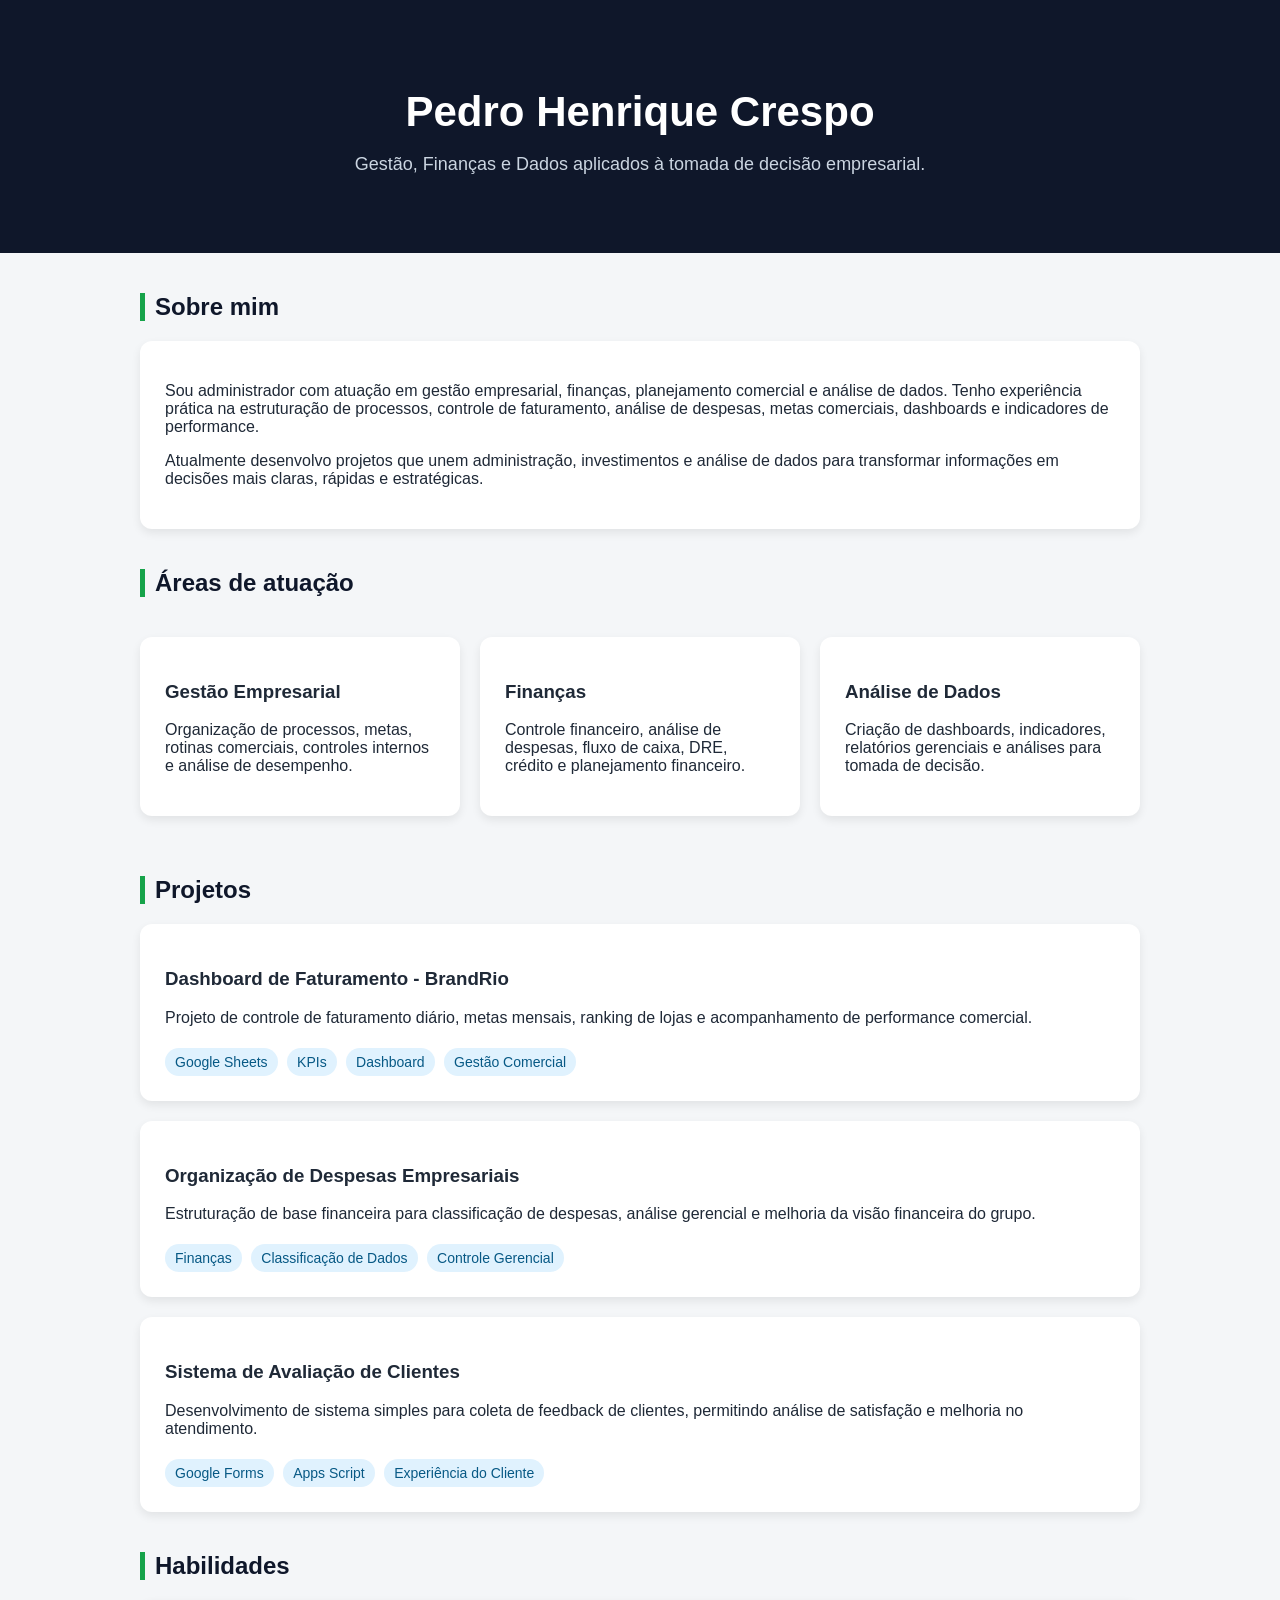
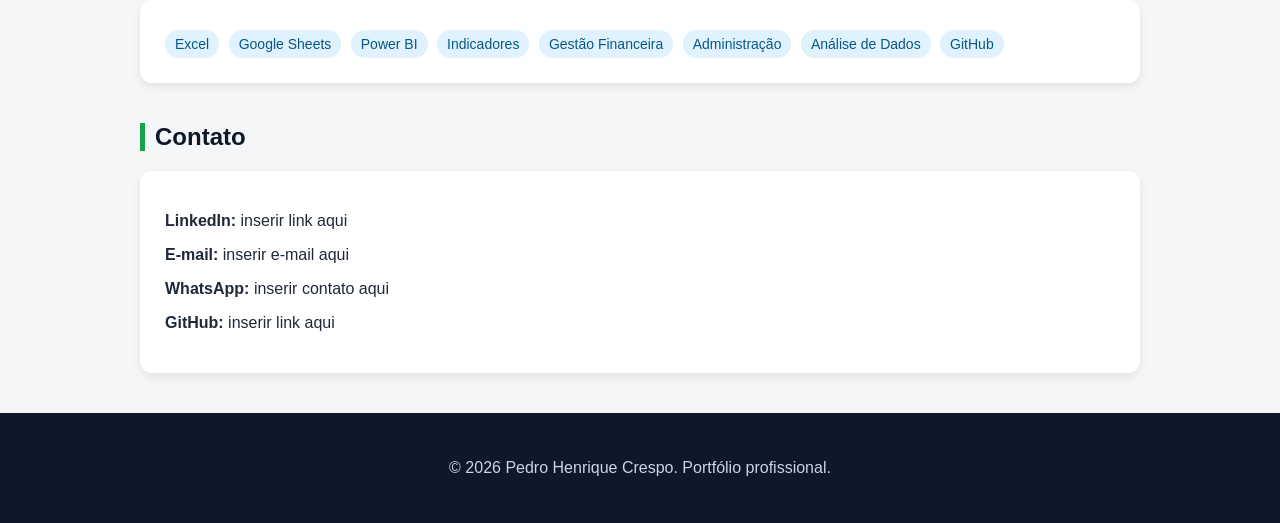
==== index.html @ d9d062f4 "Renomeando arquivo principal para index.html" ====
<!DOCTYPE html>
<html lang="pt-BR">
<head>
  <meta charset="UTF-8">
  <meta name="viewport" content="width=device-width, initial-scale=1.0">
  <title>Pedro Henrique Crespo | Portfólio</title>

  <style>
    body {
      margin: 0;
      font-family: Arial, Helvetica, sans-serif;
      background: #f4f6f8;
      color: #1f2937;
    }

    header {
      background: #0f172a;
      color: white;
      padding: 60px 20px;
      text-align: center;
    }

    header h1 {
      font-size: 42px;
      margin-bottom: 10px;
    }

    header p {
      font-size: 18px;
      color: #cbd5e1;
    }

    section {
      max-width: 1000px;
      margin: 40px auto;
      padding: 0 20px;
    }

    h2 {
      color: #0f172a;
      border-left: 5px solid #16a34a;
      padding-left: 10px;
    }

    .card {
      background: white;
      padding: 25px;
      margin: 20px 0;
      border-radius: 12px;
      box-shadow: 0 4px 10px rgba(0,0,0,0.08);
    }

    .grid {
      display: grid;
      grid-template-columns: repeat(auto-fit, minmax(280px, 1fr));
      gap: 20px;
    }

    .tag {
      display: inline-block;
      background: #e0f2fe;
      color: #075985;
      padding: 6px 10px;
      border-radius: 20px;
      font-size: 14px;
      margin: 5px 5px 0 0;
    }

    footer {
      text-align: center;
      background: #0f172a;
      color: #cbd5e1;
      padding: 30px 20px;
      margin-top: 40px;
    }
  </style>
</head>

<body>

  <header>
    <h1>Pedro Henrique Crespo</h1>
    <p>Gestão, Finanças e Dados aplicados à tomada de decisão empresarial.</p>
  </header>

  <section>
    <h2>Sobre mim</h2>
    <div class="card">
      <p>
        Sou administrador com atuação em gestão empresarial, finanças, planejamento comercial
        e análise de dados. Tenho experiência prática na estruturação de processos, controle
        de faturamento, análise de despesas, metas comerciais, dashboards e indicadores de performance.
      </p>
      <p>
        Atualmente desenvolvo projetos que unem administração, investimentos e análise de dados
        para transformar informações em decisões mais claras, rápidas e estratégicas.
      </p>
    </div>
  </section>

  <section>
    <h2>Áreas de atuação</h2>
    <div class="grid">
      <div class="card">
        <h3>Gestão Empresarial</h3>
        <p>Organização de processos, metas, rotinas comerciais, controles internos e análise de desempenho.</p>
      </div>

      <div class="card">
        <h3>Finanças</h3>
        <p>Controle financeiro, análise de despesas, fluxo de caixa, DRE, crédito e planejamento financeiro.</p>
      </div>

      <div class="card">
        <h3>Análise de Dados</h3>
        <p>Criação de dashboards, indicadores, relatórios gerenciais e análises para tomada de decisão.</p>
      </div>
    </div>
  </section>

  <section>
    <h2>Projetos</h2>

    <div class="card">
      <h3>Dashboard de Faturamento - BrandRio</h3>
      <p>
        Projeto de controle de faturamento diário, metas mensais, ranking de lojas e acompanhamento
        de performance comercial.
      </p>
      <span class="tag">Google Sheets</span>
      <span class="tag">KPIs</span>
      <span class="tag">Dashboard</span>
      <span class="tag">Gestão Comercial</span>
    </div>

    <div class="card">
      <h3>Organização de Despesas Empresariais</h3>
      <p>
        Estruturação de base financeira para classificação de despesas, análise gerencial e melhoria
        da visão financeira do grupo.
      </p>
      <span class="tag">Finanças</span>
      <span class="tag">Classificação de Dados</span>
      <span class="tag">Controle Gerencial</span>
    </div>

    <div class="card">
      <h3>Sistema de Avaliação de Clientes</h3>
      <p>
        Desenvolvimento de sistema simples para coleta de feedback de clientes, permitindo análise
        de satisfação e melhoria no atendimento.
      </p>
      <span class="tag">Google Forms</span>
      <span class="tag">Apps Script</span>
      <span class="tag">Experiência do Cliente</span>
    </div>
  </section>

  <section>
    <h2>Habilidades</h2>
    <div class="card">
      <span class="tag">Excel</span>
      <span class="tag">Google Sheets</span>
      <span class="tag">Power BI</span>
      <span class="tag">Indicadores</span>
      <span class="tag">Gestão Financeira</span>
      <span class="tag">Administração</span>
      <span class="tag">Análise de Dados</span>
      <span class="tag">GitHub</span>
    </div>
  </section>

  <section>
    <h2>Contato</h2>
    <div class="card">
      <p><strong>LinkedIn:</strong> inserir link aqui</p>
      <p><strong>E-mail:</strong> inserir e-mail aqui</p>
      <p><strong>WhatsApp:</strong> inserir contato aqui</p>
      <p><strong>GitHub:</strong> inserir link aqui</p>
    </div>
  </section>

  <footer>
    <p>© 2026 Pedro Henrique Crespo. Portfólio profissional.</p>
  </footer>

</body>
</html>
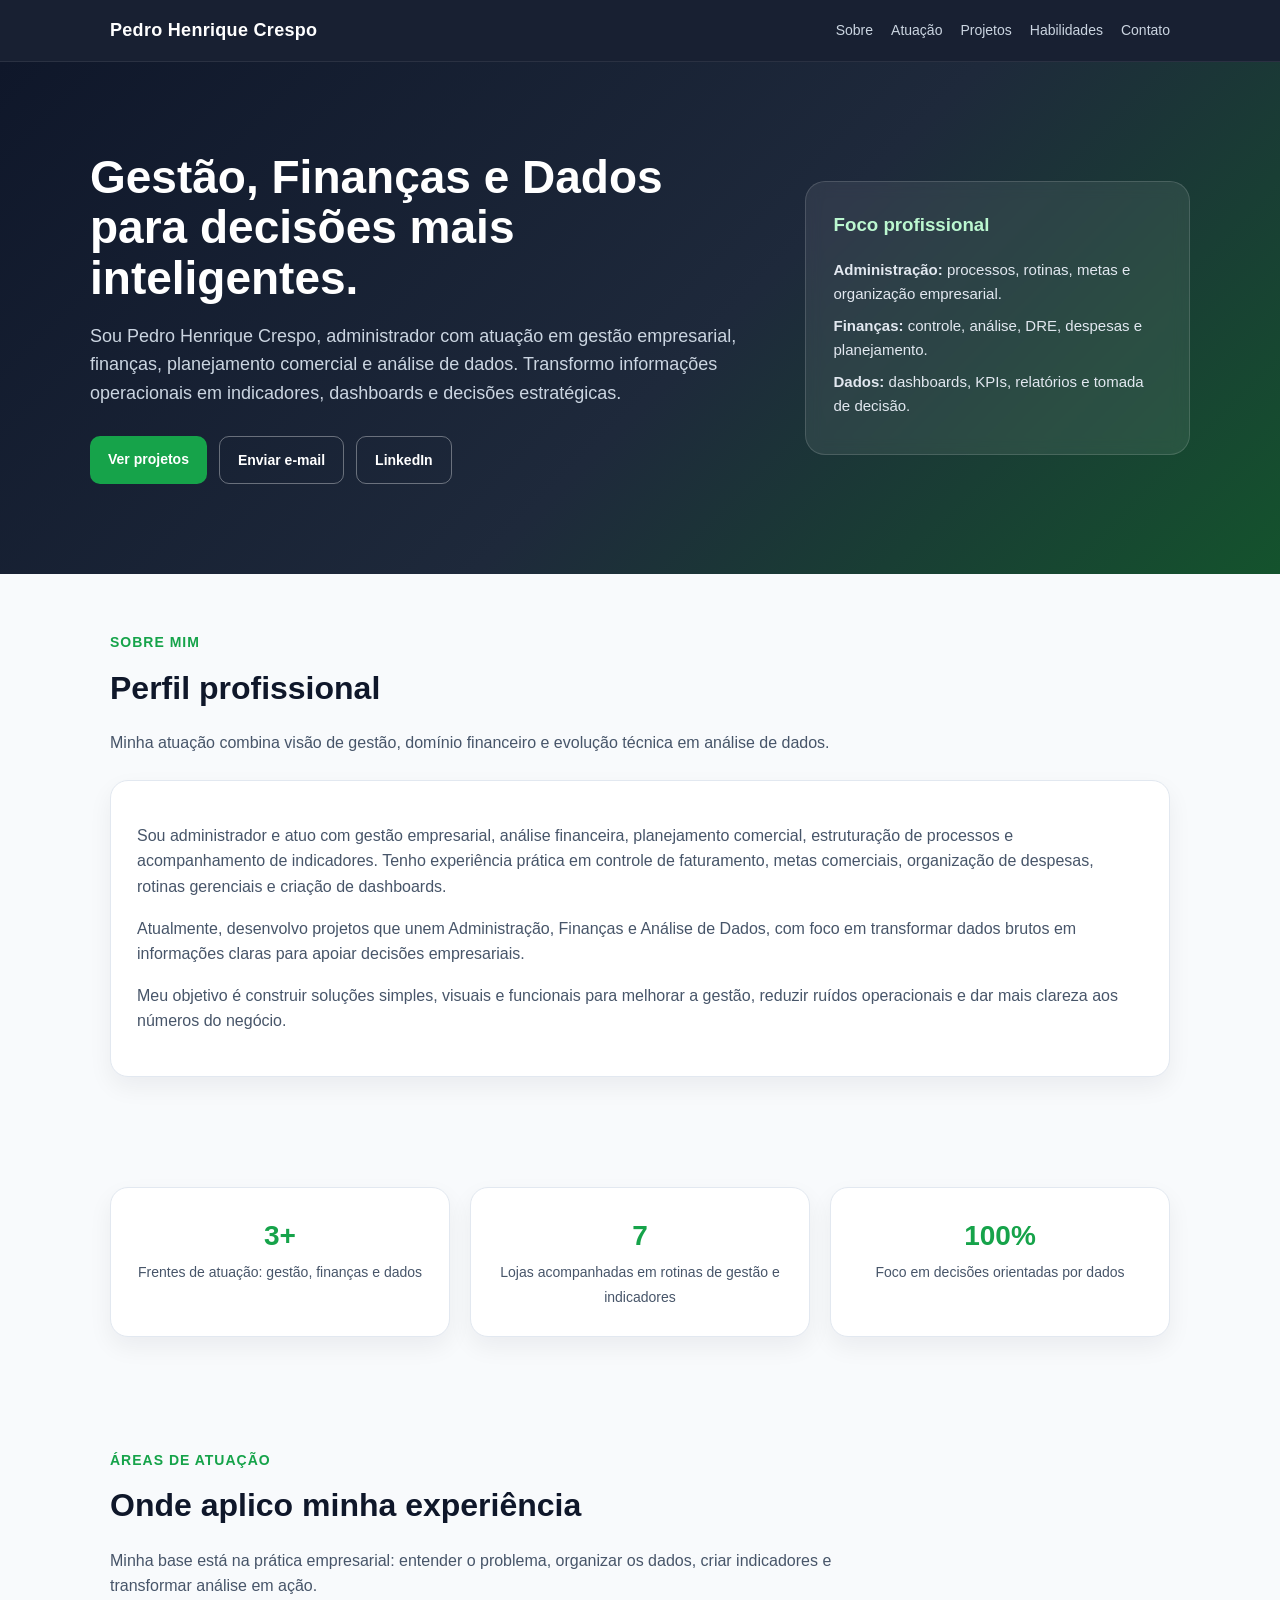
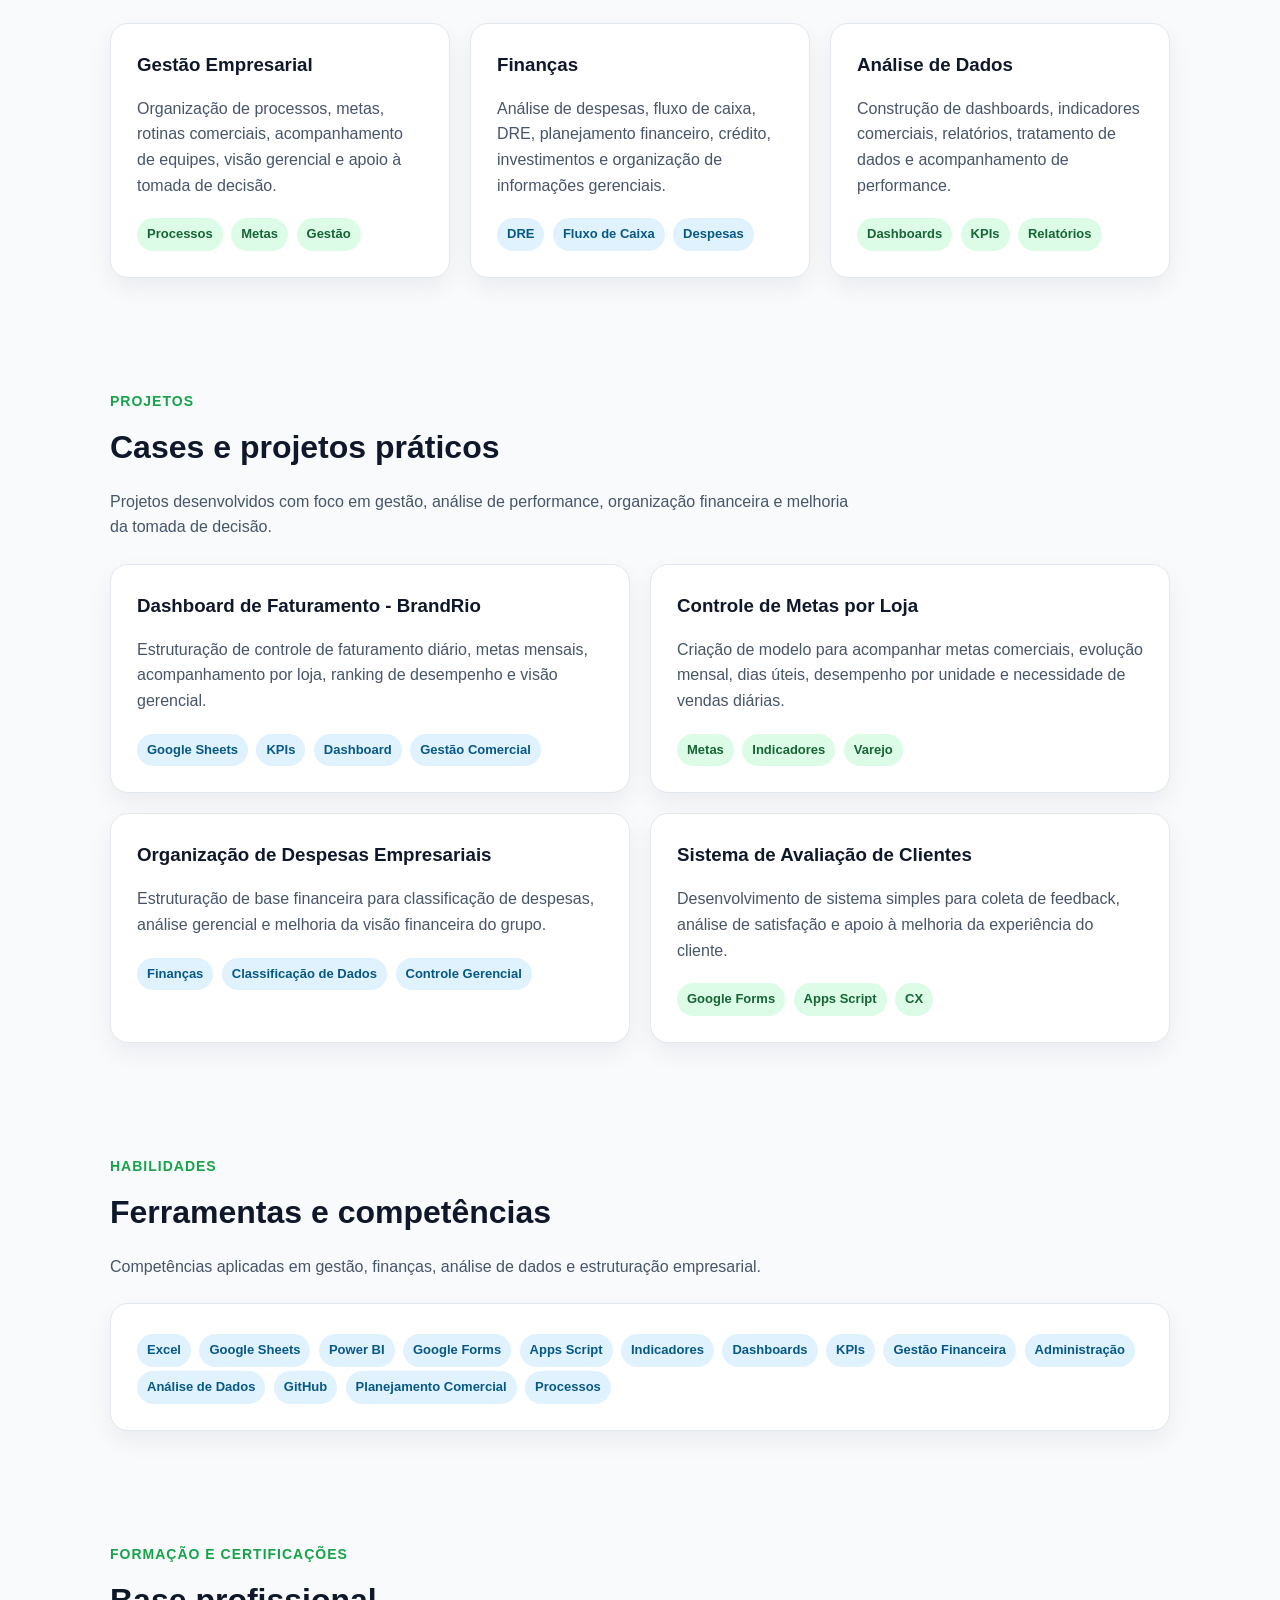
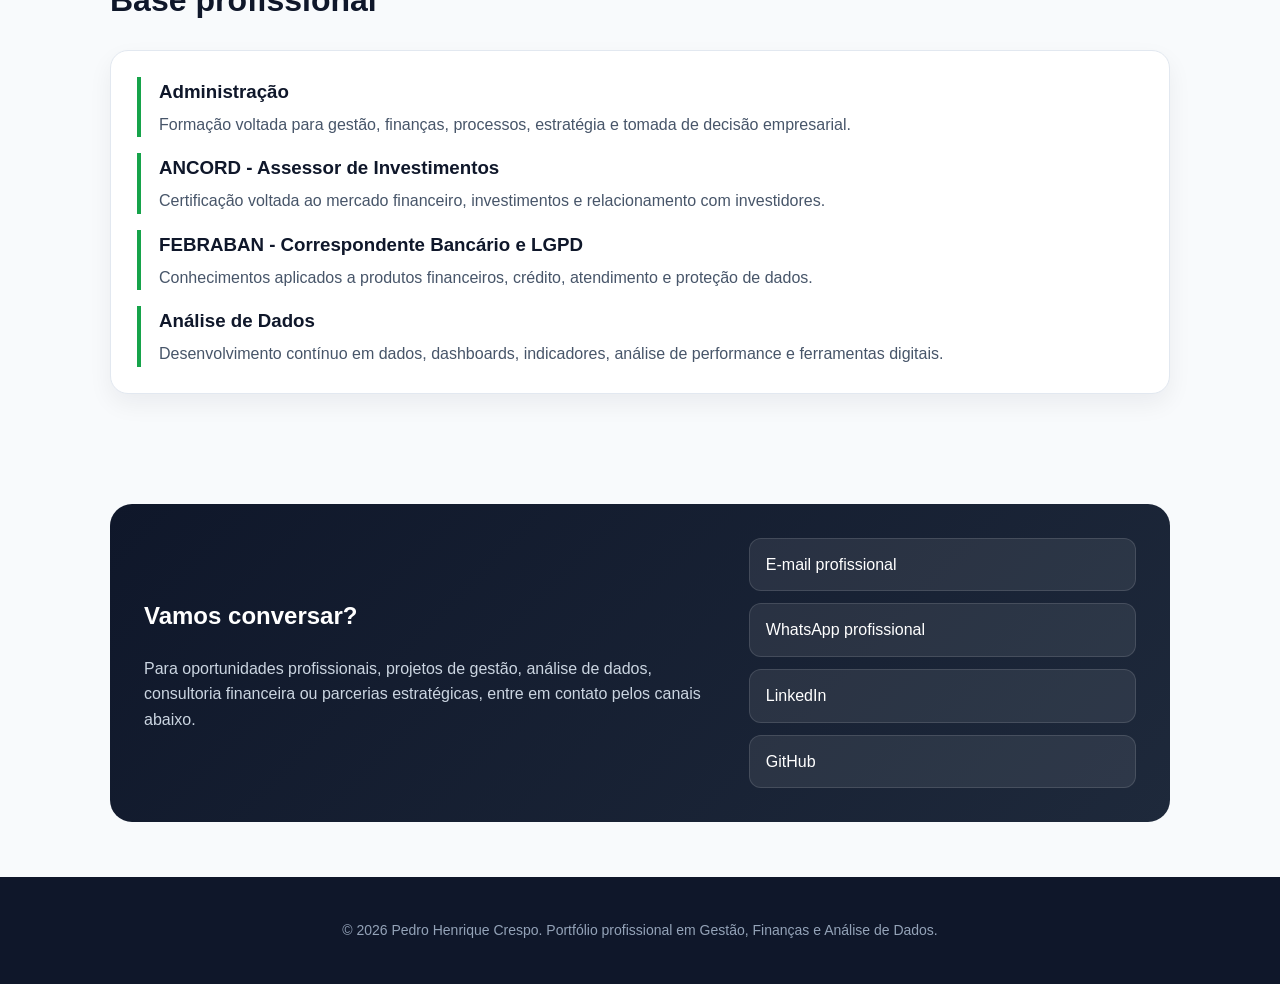
==== commit 12a0f595: "Update index.html" ====
--- a/index.html
+++ b/index.html
@@ -1,59 +1,231 @@
 <!DOCTYPE html>
 <html lang="pt-BR">
 <head>
-  <meta charset="UTF-8">
-  <meta name="viewport" content="width=device-width, initial-scale=1.0">
-  <title>Pedro Henrique Crespo | Portfólio</title>
+  <meta charset="UTF-8" />
+  <meta name="viewport" content="width=device-width, initial-scale=1.0" />
+  <title>Pedro Henrique Crespo | Gestão, Finanças e Dados</title>
 
   <style>
+    :root {
+      --azul-escuro: #0f172a;
+      --azul-medio: #1e293b;
+      --verde: #16a34a;
+      --verde-claro: #dcfce7;
+      --cinza-fundo: #f8fafc;
+      --cinza-texto: #475569;
+      --branco: #ffffff;
+      --borda: #e2e8f0;
+    }
+
+    * {
+      box-sizing: border-box;
+      scroll-behavior: smooth;
+    }
+
     body {
       margin: 0;
       font-family: Arial, Helvetica, sans-serif;
-      background: #f4f6f8;
-      color: #1f2937;
+      background: var(--cinza-fundo);
+      color: var(--azul-escuro);
+      line-height: 1.6;
+    }
+
+    a {
+      text-decoration: none;
+      color: inherit;
+    }
+
+    nav {
+      width: 100%;
+      background: rgba(15, 23, 42, 0.96);
+      color: var(--branco);
+      position: sticky;
+      top: 0;
+      z-index: 1000;
+      border-bottom: 1px solid rgba(255, 255, 255, 0.08);
+    }
+
+    .nav-container {
+      max-width: 1100px;
+      margin: 0 auto;
+      padding: 16px 20px;
+      display: flex;
+      justify-content: space-between;
+      align-items: center;
+    }
+
+    .logo {
+      font-weight: bold;
+      font-size: 18px;
+      letter-spacing: 0.3px;
+    }
+
+    .nav-links {
+      display: flex;
+      gap: 18px;
+      font-size: 14px;
+      color: #cbd5e1;
+    }
+
+    .nav-links a:hover {
+      color: var(--branco);
     }
 
     header {
-      background: #0f172a;
-      color: white;
-      padding: 60px 20px;
-      text-align: center;
-    }
-
-    header h1 {
-      font-size: 42px;
-      margin-bottom: 10px;
-    }
-
-    header p {
+      background: linear-gradient(135deg, #0f172a 0%, #1e293b 55%, #14532d 100%);
+      color: var(--branco);
+      padding: 90px 20px;
+    }
+
+    .hero {
+      max-width: 1100px;
+      margin: 0 auto;
+      display: grid;
+      grid-template-columns: 1.4fr 0.8fr;
+      gap: 40px;
+      align-items: center;
+    }
+
+    .hero h1 {
+      font-size: 46px;
+      line-height: 1.1;
+      margin: 0 0 18px;
+    }
+
+    .hero p {
       font-size: 18px;
       color: #cbd5e1;
+      max-width: 680px;
+      margin-bottom: 28px;
+    }
+
+    .hero-card {
+      background: rgba(255, 255, 255, 0.08);
+      border: 1px solid rgba(255, 255, 255, 0.14);
+      border-radius: 20px;
+      padding: 28px;
+      backdrop-filter: blur(8px);
+    }
+
+    .hero-card h3 {
+      margin-top: 0;
+      color: #bbf7d0;
+    }
+
+    .hero-card p {
+      font-size: 15px;
+      margin: 8px 0;
+      color: #e2e8f0;
+    }
+
+    .buttons {
+      display: flex;
+      flex-wrap: wrap;
+      gap: 12px;
+    }
+
+    .btn {
+      display: inline-block;
+      padding: 12px 18px;
+      border-radius: 10px;
+      font-weight: bold;
+      font-size: 14px;
+      transition: 0.2s;
+    }
+
+    .btn-primary {
+      background: var(--verde);
+      color: var(--branco);
+    }
+
+    .btn-primary:hover {
+      background: #15803d;
+      transform: translateY(-2px);
+    }
+
+    .btn-secondary {
+      background: transparent;
+      color: var(--branco);
+      border: 1px solid rgba(255, 255, 255, 0.35);
+    }
+
+    .btn-secondary:hover {
+      background: rgba(255, 255, 255, 0.08);
+      transform: translateY(-2px);
     }
 
     section {
-      max-width: 1000px;
-      margin: 40px auto;
-      padding: 0 20px;
-    }
-
-    h2 {
-      color: #0f172a;
-      border-left: 5px solid #16a34a;
-      padding-left: 10px;
+      max-width: 1100px;
+      margin: 0 auto;
+      padding: 55px 20px;
+    }
+
+    .section-title {
+      margin-bottom: 24px;
+    }
+
+    .section-title span {
+      color: var(--verde);
+      font-weight: bold;
+      font-size: 14px;
+      text-transform: uppercase;
+      letter-spacing: 1px;
+    }
+
+    .section-title h2 {
+      font-size: 32px;
+      margin: 8px 0 10px;
+    }
+
+    .section-title p {
+      color: var(--cinza-texto);
+      max-width: 760px;
     }
 
     .card {
-      background: white;
-      padding: 25px;
-      margin: 20px 0;
-      border-radius: 12px;
-      box-shadow: 0 4px 10px rgba(0,0,0,0.08);
-    }
-
-    .grid {
+      background: var(--branco);
+      border: 1px solid var(--borda);
+      border-radius: 18px;
+      padding: 26px;
+      box-shadow: 0 10px 25px rgba(15, 23, 42, 0.06);
+    }
+
+    .grid-3 {
       display: grid;
-      grid-template-columns: repeat(auto-fit, minmax(280px, 1fr));
+      grid-template-columns: repeat(3, 1fr);
       gap: 20px;
+    }
+
+    .grid-2 {
+      display: grid;
+      grid-template-columns: repeat(2, 1fr);
+      gap: 20px;
+    }
+
+    .metric {
+      text-align: center;
+    }
+
+    .metric strong {
+      display: block;
+      font-size: 28px;
+      color: var(--verde);
+    }
+
+    .metric span {
+      color: var(--cinza-texto);
+      font-size: 14px;
+    }
+
+    .card h3 {
+      margin-top: 0;
+      margin-bottom: 10px;
+      color: var(--azul-escuro);
+    }
+
+    .card p {
+      color: var(--cinza-texto);
+      margin-bottom: 16px;
     }
 
     .tag {
@@ -61,127 +233,398 @@
       background: #e0f2fe;
       color: #075985;
       padding: 6px 10px;
-      border-radius: 20px;
+      border-radius: 999px;
+      font-size: 13px;
+      margin: 4px 4px 0 0;
+      font-weight: bold;
+    }
+
+    .tag-green {
+      background: var(--verde-claro);
+      color: #166534;
+    }
+
+    .timeline {
+      display: grid;
+      gap: 16px;
+    }
+
+    .timeline-item {
+      border-left: 4px solid var(--verde);
+      padding-left: 18px;
+    }
+
+    .timeline-item h3 {
+      margin: 0 0 5px;
+    }
+
+    .timeline-item p {
+      margin: 0;
+      color: var(--cinza-texto);
+    }
+
+    .contact-box {
+      background: linear-gradient(135deg, #0f172a 0%, #1e293b 100%);
+      color: var(--branco);
+      border-radius: 22px;
+      padding: 34px;
+      display: grid;
+      grid-template-columns: 1.2fr 0.8fr;
+      gap: 24px;
+      align-items: center;
+    }
+
+    .contact-box p {
+      color: #cbd5e1;
+    }
+
+    .contact-links {
+      display: grid;
+      gap: 12px;
+    }
+
+    .contact-links a {
+      background: rgba(255, 255, 255, 0.08);
+      padding: 13px 16px;
+      border-radius: 12px;
+      color: var(--branco);
+      border: 1px solid rgba(255, 255, 255, 0.12);
+      transition: 0.2s;
+    }
+
+    .contact-links a:hover {
+      background: rgba(255, 255, 255, 0.15);
+      transform: translateY(-2px);
+    }
+
+    footer {
+      background: var(--azul-escuro);
+      color: #94a3b8;
+      text-align: center;
+      padding: 28px 20px;
       font-size: 14px;
-      margin: 5px 5px 0 0;
-    }
-
-    footer {
-      text-align: center;
-      background: #0f172a;
-      color: #cbd5e1;
-      padding: 30px 20px;
-      margin-top: 40px;
+    }
+
+    @media (max-width: 850px) {
+      .hero,
+      .grid-3,
+      .grid-2,
+      .contact-box {
+        grid-template-columns: 1fr;
+      }
+
+      .hero h1 {
+        font-size: 36px;
+      }
+
+      .nav-container {
+        align-items: flex-start;
+        gap: 12px;
+      }
+
+      .nav-links {
+        flex-wrap: wrap;
+        gap: 10px;
+      }
+    }
+
+    @media (max-width: 520px) {
+      .nav-container {
+        flex-direction: column;
+      }
+
+      header {
+        padding: 65px 20px;
+      }
+
+      .hero h1 {
+        font-size: 32px;
+      }
+
+      .section-title h2 {
+        font-size: 26px;
+      }
+
+      .buttons {
+        flex-direction: column;
+      }
+
+      .btn {
+        text-align: center;
+      }
     }
   </style>
 </head>
 
 <body>
 
+  <nav>
+    <div class="nav-container">
+      <div class="logo">Pedro Henrique Crespo</div>
+      <div class="nav-links">
+        <a href="#sobre">Sobre</a>
+        <a href="#atuacao">Atuação</a>
+        <a href="#projetos">Projetos</a>
+        <a href="#habilidades">Habilidades</a>
+        <a href="#contato">Contato</a>
+      </div>
+    </div>
+  </nav>
+
   <header>
-    <h1>Pedro Henrique Crespo</h1>
-    <p>Gestão, Finanças e Dados aplicados à tomada de decisão empresarial.</p>
+    <div class="hero">
+      <div>
+        <h1>Gestão, Finanças e Dados para decisões mais inteligentes.</h1>
+        <p>
+          Sou Pedro Henrique Crespo, administrador com atuação em gestão empresarial,
+          finanças, planejamento comercial e análise de dados. Transformo informações
+          operacionais em indicadores, dashboards e decisões estratégicas.
+        </p>
+
+        <div class="buttons">
+          <a class="btn btn-primary" href="#projetos">Ver projetos</a>
+          <a class="btn btn-secondary" href="mailto:Pedrohocrespo01@hotmail.com">Enviar e-mail</a>
+          <a class="btn btn-secondary" href="https://www.linkedin.com/in/pedro-henrique-oliveira-crespo-809471207/" target="_blank">LinkedIn</a>
+        </div>
+      </div>
+
+      <div class="hero-card">
+        <h3>Foco profissional</h3>
+        <p><strong>Administração:</strong> processos, rotinas, metas e organização empresarial.</p>
+        <p><strong>Finanças:</strong> controle, análise, DRE, despesas e planejamento.</p>
+        <p><strong>Dados:</strong> dashboards, KPIs, relatórios e tomada de decisão.</p>
+      </div>
+    </div>
   </header>
 
-  <section>
-    <h2>Sobre mim</h2>
+  <section id="sobre">
+    <div class="section-title">
+      <span>Sobre mim</span>
+      <h2>Perfil profissional</h2>
+      <p>
+        Minha atuação combina visão de gestão, domínio financeiro e evolução técnica em análise de dados.
+      </p>
+    </div>
+
     <div class="card">
       <p>
-        Sou administrador com atuação em gestão empresarial, finanças, planejamento comercial
-        e análise de dados. Tenho experiência prática na estruturação de processos, controle
-        de faturamento, análise de despesas, metas comerciais, dashboards e indicadores de performance.
+        Sou administrador e atuo com gestão empresarial, análise financeira, planejamento comercial,
+        estruturação de processos e acompanhamento de indicadores. Tenho experiência prática em controle
+        de faturamento, metas comerciais, organização de despesas, rotinas gerenciais e criação de dashboards.
       </p>
+
       <p>
-        Atualmente desenvolvo projetos que unem administração, investimentos e análise de dados
-        para transformar informações em decisões mais claras, rápidas e estratégicas.
+        Atualmente, desenvolvo projetos que unem Administração, Finanças e Análise de Dados,
+        com foco em transformar dados brutos em informações claras para apoiar decisões empresariais.
       </p>
+
+      <p>
+        Meu objetivo é construir soluções simples, visuais e funcionais para melhorar a gestão,
+        reduzir ruídos operacionais e dar mais clareza aos números do negócio.
+      </p>
     </div>
   </section>
 
   <section>
-    <h2>Áreas de atuação</h2>
-    <div class="grid">
+    <div class="grid-3">
+      <div class="card metric">
+        <strong>3+</strong>
+        <span>Frentes de atuação: gestão, finanças e dados</span>
+      </div>
+
+      <div class="card metric">
+        <strong>7</strong>
+        <span>Lojas acompanhadas em rotinas de gestão e indicadores</span>
+      </div>
+
+      <div class="card metric">
+        <strong>100%</strong>
+        <span>Foco em decisões orientadas por dados</span>
+      </div>
+    </div>
+  </section>
+
+  <section id="atuacao">
+    <div class="section-title">
+      <span>Áreas de atuação</span>
+      <h2>Onde aplico minha experiência</h2>
+      <p>
+        Minha base está na prática empresarial: entender o problema, organizar os dados,
+        criar indicadores e transformar análise em ação.
+      </p>
+    </div>
+
+    <div class="grid-3">
       <div class="card">
         <h3>Gestão Empresarial</h3>
-        <p>Organização de processos, metas, rotinas comerciais, controles internos e análise de desempenho.</p>
+        <p>
+          Organização de processos, metas, rotinas comerciais, acompanhamento de equipes,
+          visão gerencial e apoio à tomada de decisão.
+        </p>
+        <span class="tag tag-green">Processos</span>
+        <span class="tag tag-green">Metas</span>
+        <span class="tag tag-green">Gestão</span>
       </div>
 
       <div class="card">
         <h3>Finanças</h3>
-        <p>Controle financeiro, análise de despesas, fluxo de caixa, DRE, crédito e planejamento financeiro.</p>
+        <p>
+          Análise de despesas, fluxo de caixa, DRE, planejamento financeiro,
+          crédito, investimentos e organização de informações gerenciais.
+        </p>
+        <span class="tag">DRE</span>
+        <span class="tag">Fluxo de Caixa</span>
+        <span class="tag">Despesas</span>
       </div>
 
       <div class="card">
         <h3>Análise de Dados</h3>
-        <p>Criação de dashboards, indicadores, relatórios gerenciais e análises para tomada de decisão.</p>
+        <p>
+          Construção de dashboards, indicadores comerciais, relatórios,
+          tratamento de dados e acompanhamento de performance.
+        </p>
+        <span class="tag tag-green">Dashboards</span>
+        <span class="tag tag-green">KPIs</span>
+        <span class="tag tag-green">Relatórios</span>
       </div>
     </div>
   </section>
 
-  <section>
-    <h2>Projetos</h2>
-
-    <div class="card">
-      <h3>Dashboard de Faturamento - BrandRio</h3>
+  <section id="projetos">
+    <div class="section-title">
+      <span>Projetos</span>
+      <h2>Cases e projetos práticos</h2>
       <p>
-        Projeto de controle de faturamento diário, metas mensais, ranking de lojas e acompanhamento
-        de performance comercial.
+        Projetos desenvolvidos com foco em gestão, análise de performance,
+        organização financeira e melhoria da tomada de decisão.
       </p>
-      <span class="tag">Google Sheets</span>
-      <span class="tag">KPIs</span>
-      <span class="tag">Dashboard</span>
-      <span class="tag">Gestão Comercial</span>
-    </div>
-
-    <div class="card">
-      <h3>Organização de Despesas Empresariais</h3>
+    </div>
+
+    <div class="grid-2">
+      <div class="card">
+        <h3>Dashboard de Faturamento - BrandRio</h3>
+        <p>
+          Estruturação de controle de faturamento diário, metas mensais,
+          acompanhamento por loja, ranking de desempenho e visão gerencial.
+        </p>
+        <span class="tag">Google Sheets</span>
+        <span class="tag">KPIs</span>
+        <span class="tag">Dashboard</span>
+        <span class="tag">Gestão Comercial</span>
+      </div>
+
+      <div class="card">
+        <h3>Controle de Metas por Loja</h3>
+        <p>
+          Criação de modelo para acompanhar metas comerciais, evolução mensal,
+          dias úteis, desempenho por unidade e necessidade de vendas diárias.
+        </p>
+        <span class="tag tag-green">Metas</span>
+        <span class="tag tag-green">Indicadores</span>
+        <span class="tag tag-green">Varejo</span>
+      </div>
+
+      <div class="card">
+        <h3>Organização de Despesas Empresariais</h3>
+        <p>
+          Estruturação de base financeira para classificação de despesas,
+          análise gerencial e melhoria da visão financeira do grupo.
+        </p>
+        <span class="tag">Finanças</span>
+        <span class="tag">Classificação de Dados</span>
+        <span class="tag">Controle Gerencial</span>
+      </div>
+
+      <div class="card">
+        <h3>Sistema de Avaliação de Clientes</h3>
+        <p>
+          Desenvolvimento de sistema simples para coleta de feedback,
+          análise de satisfação e apoio à melhoria da experiência do cliente.
+        </p>
+        <span class="tag tag-green">Google Forms</span>
+        <span class="tag tag-green">Apps Script</span>
+        <span class="tag tag-green">CX</span>
+      </div>
+    </div>
+  </section>
+
+  <section id="habilidades">
+    <div class="section-title">
+      <span>Habilidades</span>
+      <h2>Ferramentas e competências</h2>
       <p>
-        Estruturação de base financeira para classificação de despesas, análise gerencial e melhoria
-        da visão financeira do grupo.
+        Competências aplicadas em gestão, finanças, análise de dados e estruturação empresarial.
       </p>
-      <span class="tag">Finanças</span>
-      <span class="tag">Classificação de Dados</span>
-      <span class="tag">Controle Gerencial</span>
-    </div>
-
-    <div class="card">
-      <h3>Sistema de Avaliação de Clientes</h3>
-      <p>
-        Desenvolvimento de sistema simples para coleta de feedback de clientes, permitindo análise
-        de satisfação e melhoria no atendimento.
-      </p>
-      <span class="tag">Google Forms</span>
-      <span class="tag">Apps Script</span>
-      <span class="tag">Experiência do Cliente</span>
-    </div>
-  </section>
-
-  <section>
-    <h2>Habilidades</h2>
+    </div>
+
     <div class="card">
       <span class="tag">Excel</span>
       <span class="tag">Google Sheets</span>
       <span class="tag">Power BI</span>
+      <span class="tag">Google Forms</span>
+      <span class="tag">Apps Script</span>
       <span class="tag">Indicadores</span>
+      <span class="tag">Dashboards</span>
+      <span class="tag">KPIs</span>
       <span class="tag">Gestão Financeira</span>
       <span class="tag">Administração</span>
       <span class="tag">Análise de Dados</span>
       <span class="tag">GitHub</span>
+      <span class="tag">Planejamento Comercial</span>
+      <span class="tag">Processos</span>
     </div>
   </section>
 
-  <section>
-    <h2>Contato</h2>
-    <div class="card">
-      <p><strong>LinkedIn:</strong> inserir link aqui</p>
-      <p><strong>E-mail:</strong> inserir e-mail aqui</p>
-      <p><strong>WhatsApp:</strong> inserir contato aqui</p>
-      <p><strong>GitHub:</strong> inserir link aqui</p>
+  <section id="formacao">
+    <div class="section-title">
+      <span>Formação e certificações</span>
+      <h2>Base profissional</h2>
+    </div>
+
+    <div class="card timeline">
+      <div class="timeline-item">
+        <h3>Administração</h3>
+        <p>Formação voltada para gestão, finanças, processos, estratégia e tomada de decisão empresarial.</p>
+      </div>
+
+      <div class="timeline-item">
+        <h3>ANCORD - Assessor de Investimentos</h3>
+        <p>Certificação voltada ao mercado financeiro, investimentos e relacionamento com investidores.</p>
+      </div>
+
+      <div class="timeline-item">
+        <h3>FEBRABAN - Correspondente Bancário e LGPD</h3>
+        <p>Conhecimentos aplicados a produtos financeiros, crédito, atendimento e proteção de dados.</p>
+      </div>
+
+      <div class="timeline-item">
+        <h3>Análise de Dados</h3>
+        <p>Desenvolvimento contínuo em dados, dashboards, indicadores, análise de performance e ferramentas digitais.</p>
+      </div>
     </div>
   </section>
 
+  <section id="contato">
+    <div class="contact-box">
+      <div>
+        <h2>Vamos conversar?</h2>
+        <p>
+          Para oportunidades profissionais, projetos de gestão, análise de dados,
+          consultoria financeira ou parcerias estratégicas, entre em contato pelos canais abaixo.
+        </p>
+      </div>
+
+      <div class="contact-links">
+        <a href="mailto:Pedrohocrespo01@hotmail.com">E-mail profissional</a>
+        <a href="https://wa.me/5522998196745" target="_blank">WhatsApp profissional</a>
+        <a href="https://www.linkedin.com/in/pedro-henrique-oliveira-crespo-809471207/" target="_blank">LinkedIn</a>
+        <a href="https://github.com/Phoc01" target="_blank">GitHub</a>
+      </div>
+    </div>
+  </section>
+
   <footer>
-    <p>© 2026 Pedro Henrique Crespo. Portfólio profissional.</p>
+    <p>© 2026 Pedro Henrique Crespo. Portfólio profissional em Gestão, Finanças e Análise de Dados.</p>
   </footer>
 
 </body>
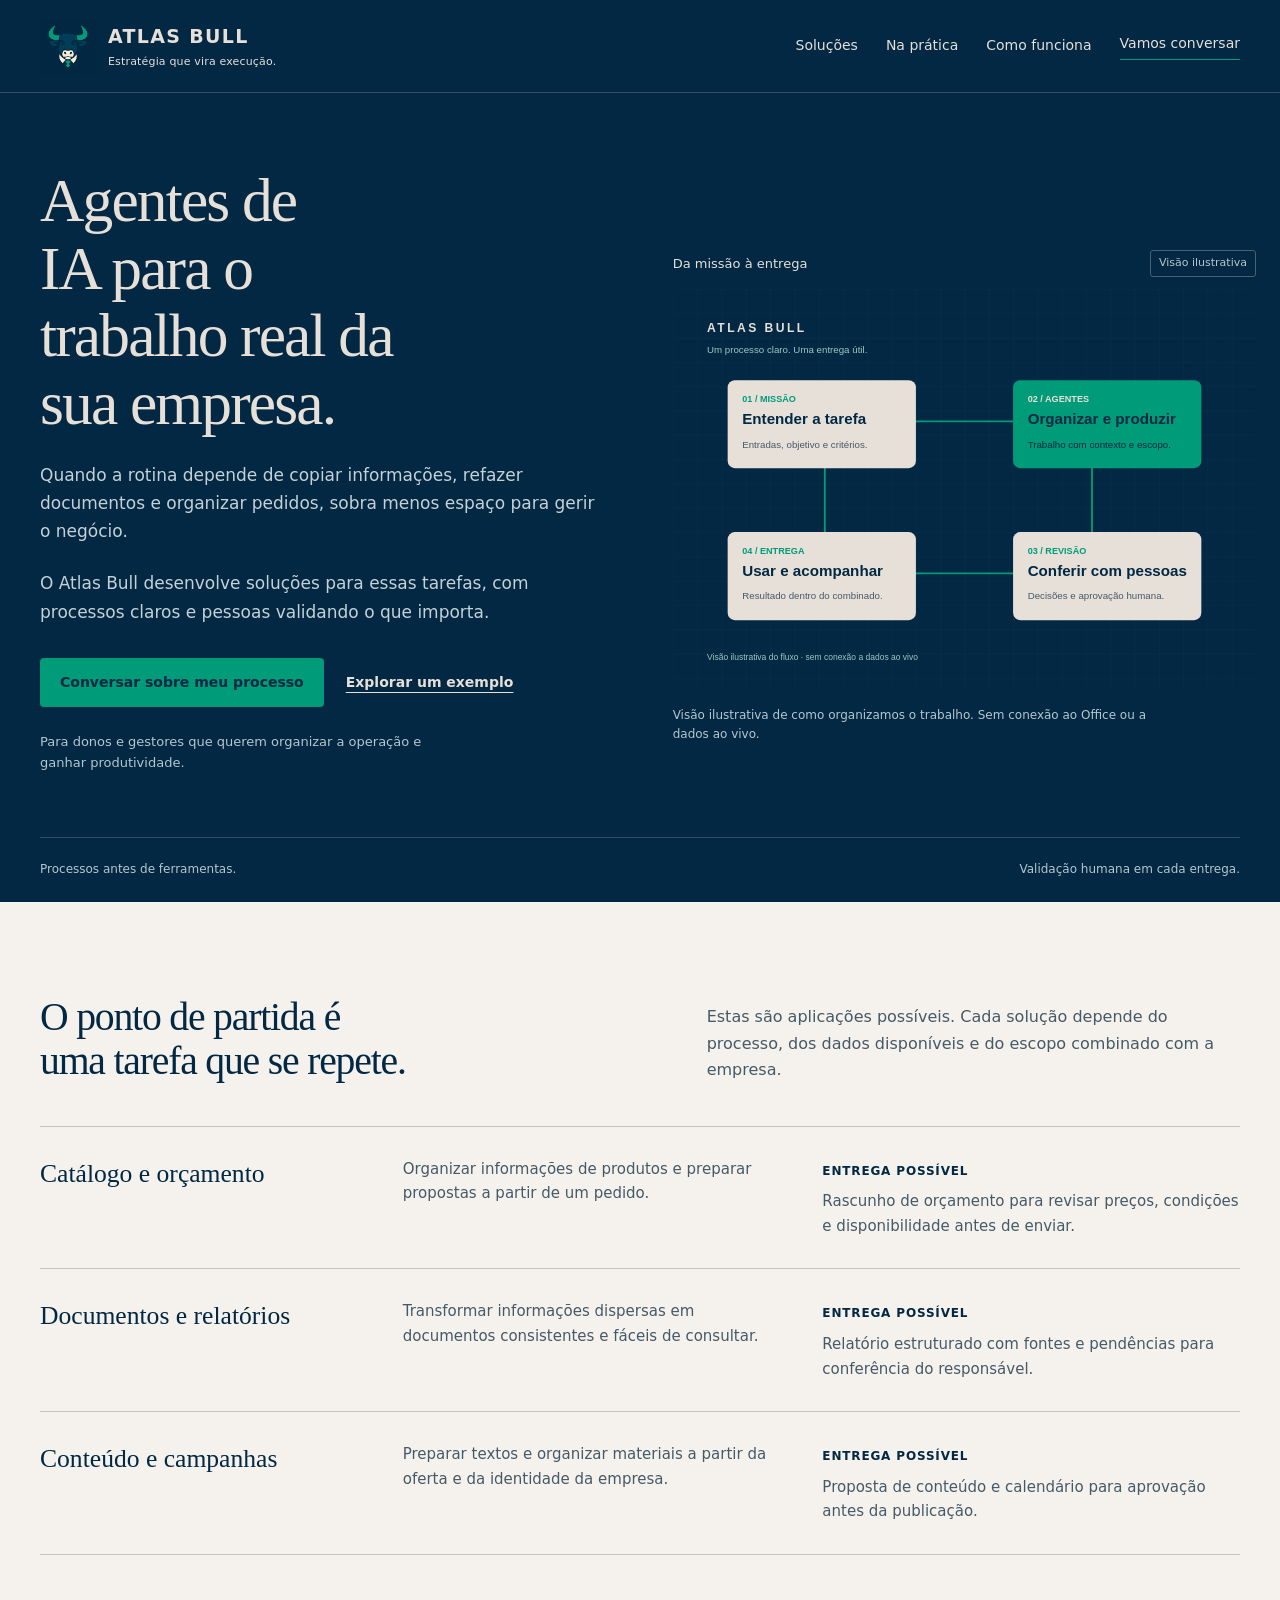
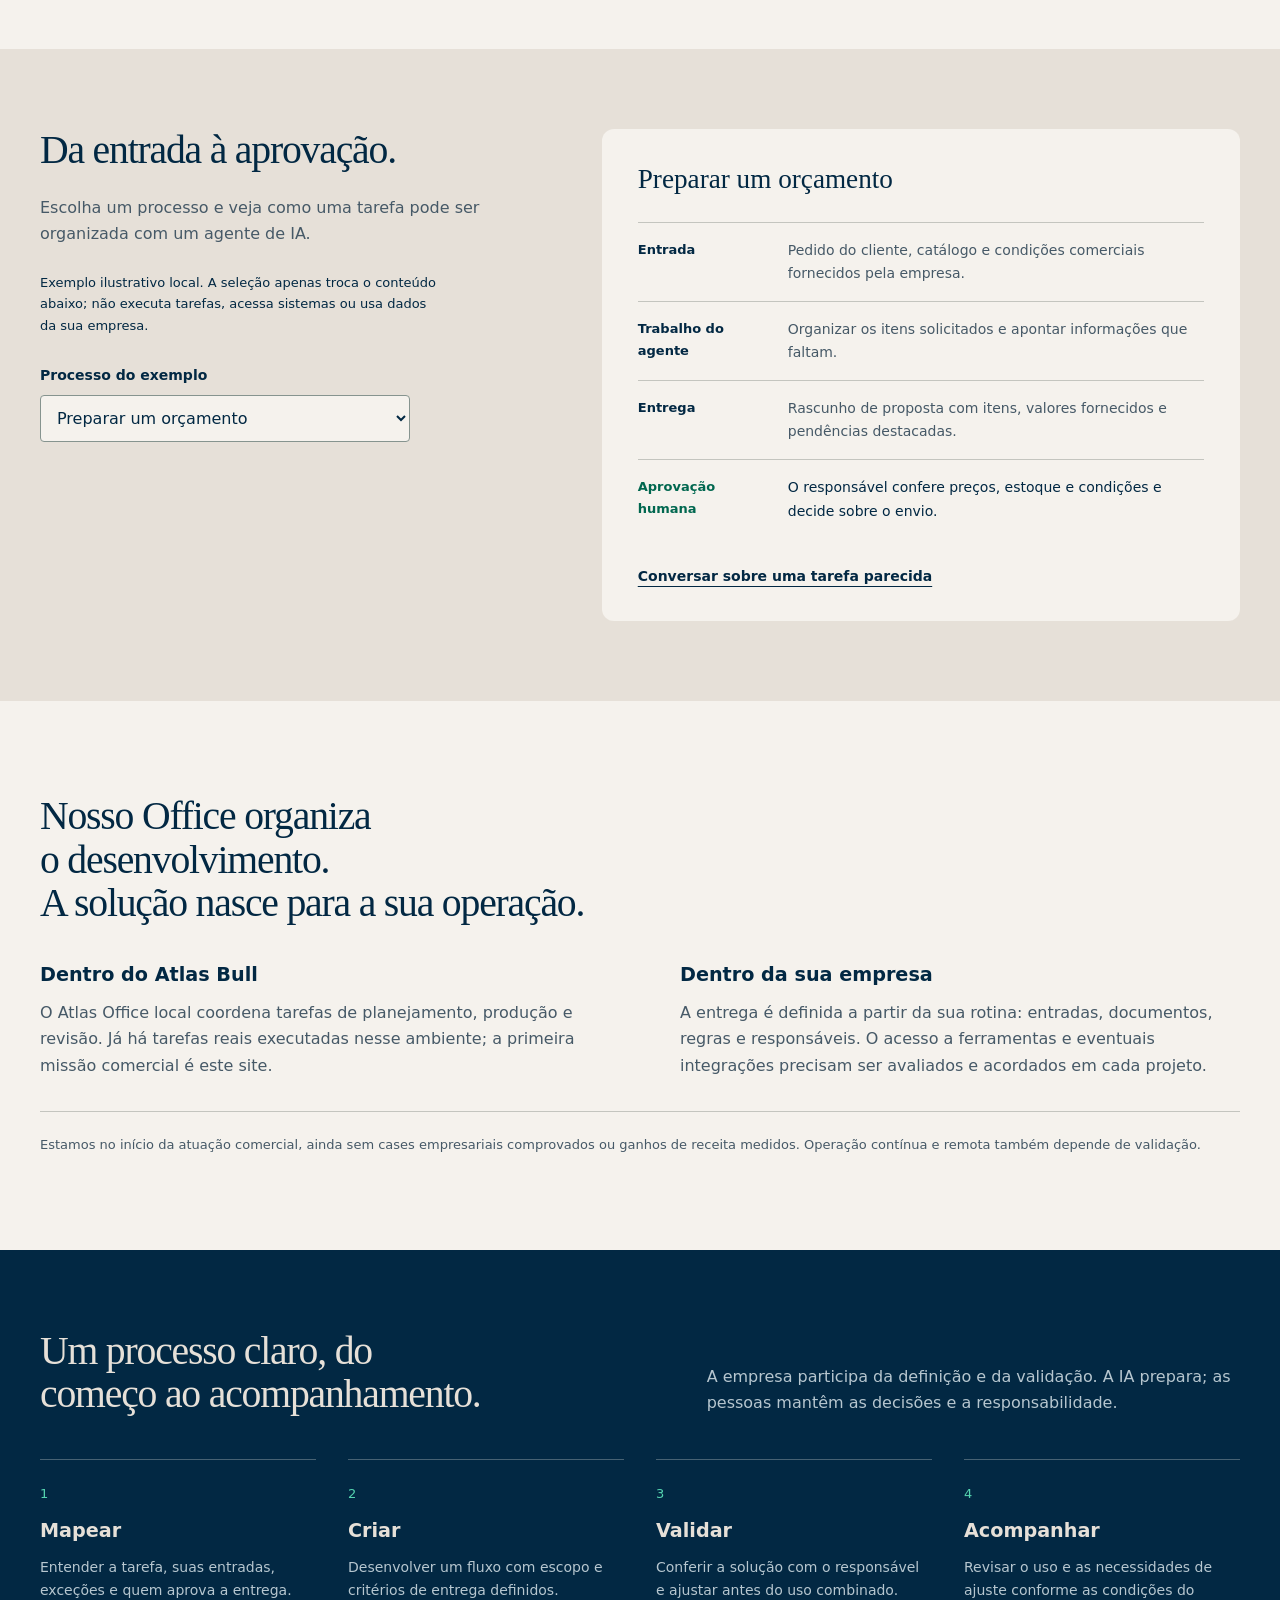
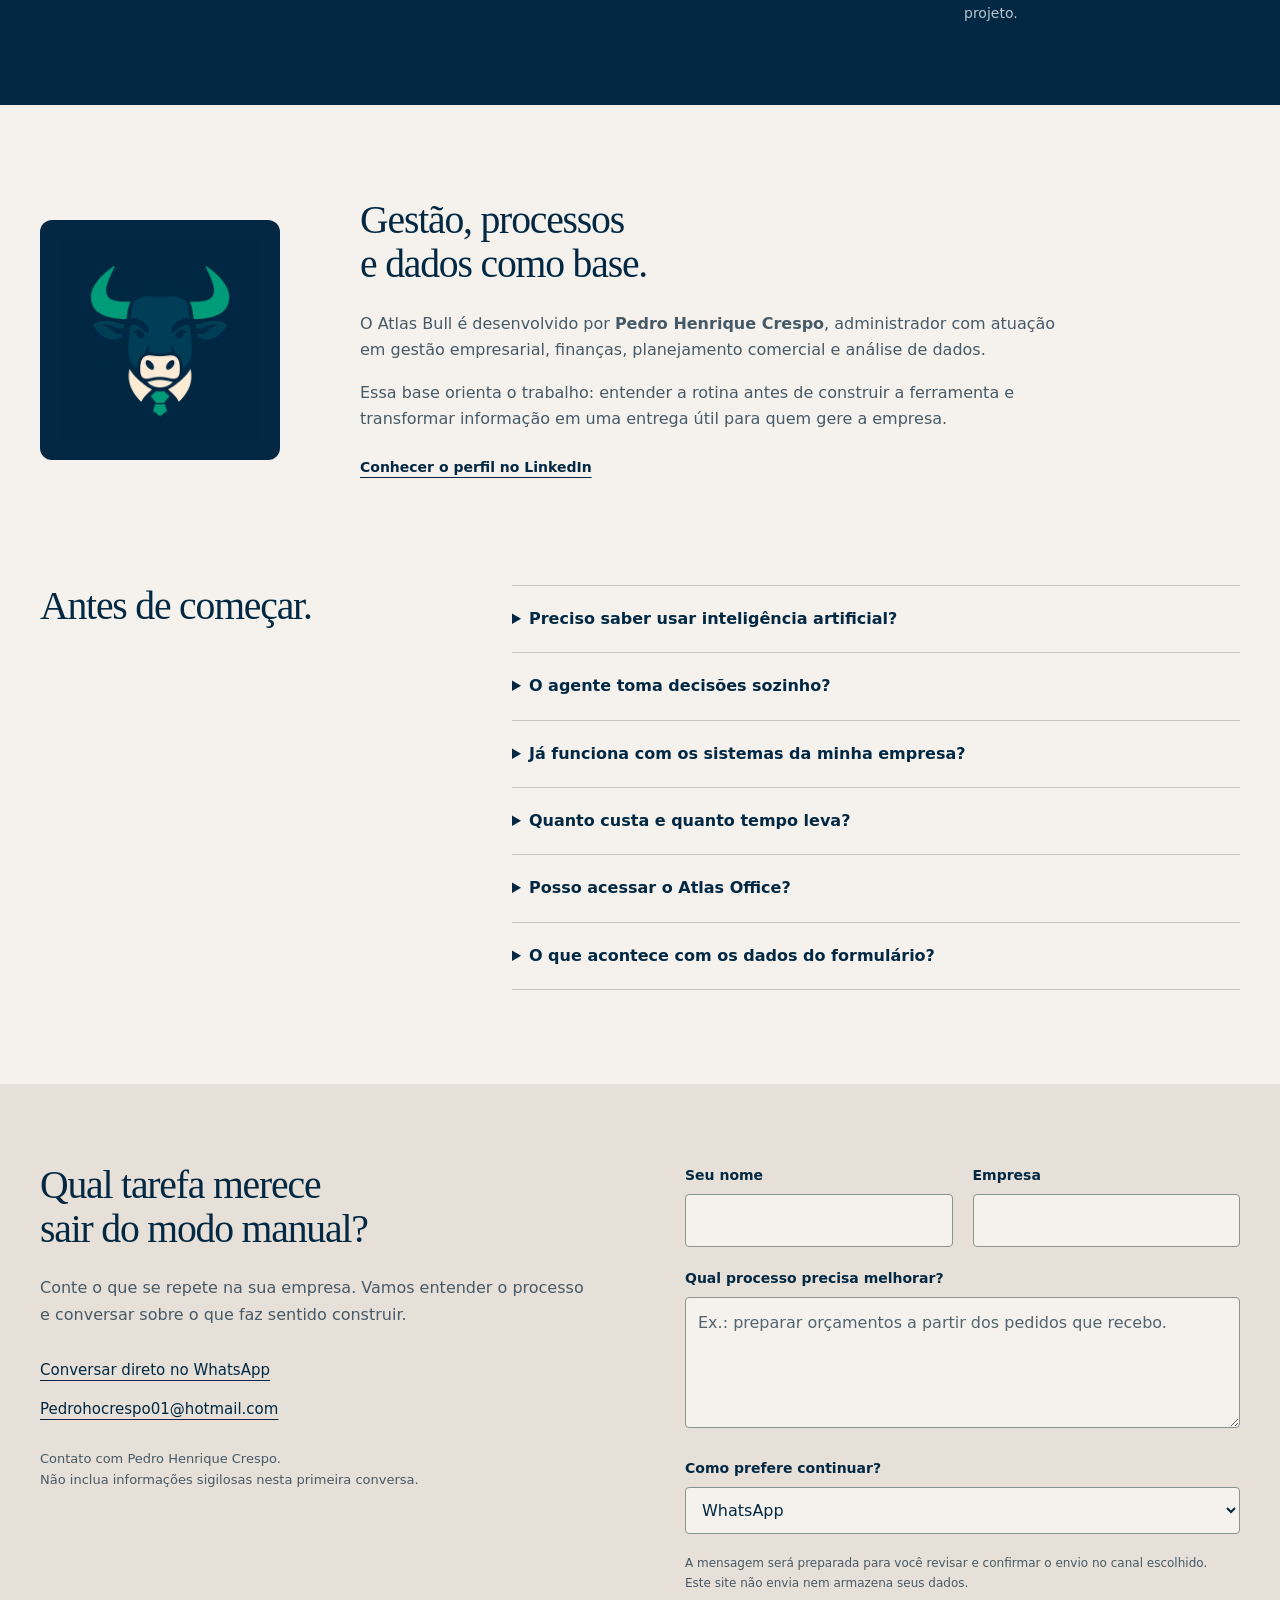
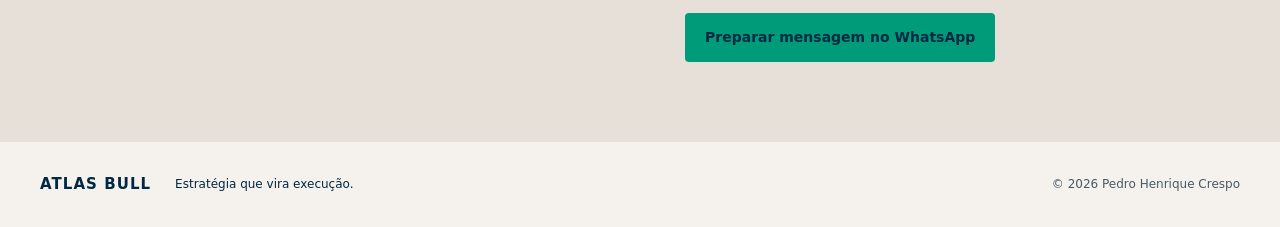
==== commit 6592fba7: "Replace personal portfolio with Atlas Bull presentation website" ====
--- a/index.html
+++ b/index.html
@@ -1,631 +1,96 @@
-<!DOCTYPE html>
+<!doctype html>
 <html lang="pt-BR">
 <head>
-  <meta charset="UTF-8" />
-  <meta name="viewport" content="width=device-width, initial-scale=1.0" />
-  <title>Pedro Henrique Crespo | Gestão, Finanças e Dados</title>
-
-  <style>
-    :root {
-      --azul-escuro: #0f172a;
-      --azul-medio: #1e293b;
-      --verde: #16a34a;
-      --verde-claro: #dcfce7;
-      --cinza-fundo: #f8fafc;
-      --cinza-texto: #475569;
-      --branco: #ffffff;
-      --borda: #e2e8f0;
-    }
-
-    * {
-      box-sizing: border-box;
-      scroll-behavior: smooth;
-    }
-
-    body {
-      margin: 0;
-      font-family: Arial, Helvetica, sans-serif;
-      background: var(--cinza-fundo);
-      color: var(--azul-escuro);
-      line-height: 1.6;
-    }
-
-    a {
-      text-decoration: none;
-      color: inherit;
-    }
-
-    nav {
-      width: 100%;
-      background: rgba(15, 23, 42, 0.96);
-      color: var(--branco);
-      position: sticky;
-      top: 0;
-      z-index: 1000;
-      border-bottom: 1px solid rgba(255, 255, 255, 0.08);
-    }
-
-    .nav-container {
-      max-width: 1100px;
-      margin: 0 auto;
-      padding: 16px 20px;
-      display: flex;
-      justify-content: space-between;
-      align-items: center;
-    }
-
-    .logo {
-      font-weight: bold;
-      font-size: 18px;
-      letter-spacing: 0.3px;
-    }
-
-    .nav-links {
-      display: flex;
-      gap: 18px;
-      font-size: 14px;
-      color: #cbd5e1;
-    }
-
-    .nav-links a:hover {
-      color: var(--branco);
-    }
-
-    header {
-      background: linear-gradient(135deg, #0f172a 0%, #1e293b 55%, #14532d 100%);
-      color: var(--branco);
-      padding: 90px 20px;
-    }
-
-    .hero {
-      max-width: 1100px;
-      margin: 0 auto;
-      display: grid;
-      grid-template-columns: 1.4fr 0.8fr;
-      gap: 40px;
-      align-items: center;
-    }
-
-    .hero h1 {
-      font-size: 46px;
-      line-height: 1.1;
-      margin: 0 0 18px;
-    }
-
-    .hero p {
-      font-size: 18px;
-      color: #cbd5e1;
-      max-width: 680px;
-      margin-bottom: 28px;
-    }
-
-    .hero-card {
-      background: rgba(255, 255, 255, 0.08);
-      border: 1px solid rgba(255, 255, 255, 0.14);
-      border-radius: 20px;
-      padding: 28px;
-      backdrop-filter: blur(8px);
-    }
-
-    .hero-card h3 {
-      margin-top: 0;
-      color: #bbf7d0;
-    }
-
-    .hero-card p {
-      font-size: 15px;
-      margin: 8px 0;
-      color: #e2e8f0;
-    }
-
-    .buttons {
-      display: flex;
-      flex-wrap: wrap;
-      gap: 12px;
-    }
-
-    .btn {
-      display: inline-block;
-      padding: 12px 18px;
-      border-radius: 10px;
-      font-weight: bold;
-      font-size: 14px;
-      transition: 0.2s;
-    }
-
-    .btn-primary {
-      background: var(--verde);
-      color: var(--branco);
-    }
-
-    .btn-primary:hover {
-      background: #15803d;
-      transform: translateY(-2px);
-    }
-
-    .btn-secondary {
-      background: transparent;
-      color: var(--branco);
-      border: 1px solid rgba(255, 255, 255, 0.35);
-    }
-
-    .btn-secondary:hover {
-      background: rgba(255, 255, 255, 0.08);
-      transform: translateY(-2px);
-    }
-
-    section {
-      max-width: 1100px;
-      margin: 0 auto;
-      padding: 55px 20px;
-    }
-
-    .section-title {
-      margin-bottom: 24px;
-    }
-
-    .section-title span {
-      color: var(--verde);
-      font-weight: bold;
-      font-size: 14px;
-      text-transform: uppercase;
-      letter-spacing: 1px;
-    }
-
-    .section-title h2 {
-      font-size: 32px;
-      margin: 8px 0 10px;
-    }
-
-    .section-title p {
-      color: var(--cinza-texto);
-      max-width: 760px;
-    }
-
-    .card {
-      background: var(--branco);
-      border: 1px solid var(--borda);
-      border-radius: 18px;
-      padding: 26px;
-      box-shadow: 0 10px 25px rgba(15, 23, 42, 0.06);
-    }
-
-    .grid-3 {
-      display: grid;
-      grid-template-columns: repeat(3, 1fr);
-      gap: 20px;
-    }
-
-    .grid-2 {
-      display: grid;
-      grid-template-columns: repeat(2, 1fr);
-      gap: 20px;
-    }
-
-    .metric {
-      text-align: center;
-    }
-
-    .metric strong {
-      display: block;
-      font-size: 28px;
-      color: var(--verde);
-    }
-
-    .metric span {
-      color: var(--cinza-texto);
-      font-size: 14px;
-    }
-
-    .card h3 {
-      margin-top: 0;
-      margin-bottom: 10px;
-      color: var(--azul-escuro);
-    }
-
-    .card p {
-      color: var(--cinza-texto);
-      margin-bottom: 16px;
-    }
-
-    .tag {
-      display: inline-block;
-      background: #e0f2fe;
-      color: #075985;
-      padding: 6px 10px;
-      border-radius: 999px;
-      font-size: 13px;
-      margin: 4px 4px 0 0;
-      font-weight: bold;
-    }
-
-    .tag-green {
-      background: var(--verde-claro);
-      color: #166534;
-    }
-
-    .timeline {
-      display: grid;
-      gap: 16px;
-    }
-
-    .timeline-item {
-      border-left: 4px solid var(--verde);
-      padding-left: 18px;
-    }
-
-    .timeline-item h3 {
-      margin: 0 0 5px;
-    }
-
-    .timeline-item p {
-      margin: 0;
-      color: var(--cinza-texto);
-    }
-
-    .contact-box {
-      background: linear-gradient(135deg, #0f172a 0%, #1e293b 100%);
-      color: var(--branco);
-      border-radius: 22px;
-      padding: 34px;
-      display: grid;
-      grid-template-columns: 1.2fr 0.8fr;
-      gap: 24px;
-      align-items: center;
-    }
-
-    .contact-box p {
-      color: #cbd5e1;
-    }
-
-    .contact-links {
-      display: grid;
-      gap: 12px;
-    }
-
-    .contact-links a {
-      background: rgba(255, 255, 255, 0.08);
-      padding: 13px 16px;
-      border-radius: 12px;
-      color: var(--branco);
-      border: 1px solid rgba(255, 255, 255, 0.12);
-      transition: 0.2s;
-    }
-
-    .contact-links a:hover {
-      background: rgba(255, 255, 255, 0.15);
-      transform: translateY(-2px);
-    }
-
-    footer {
-      background: var(--azul-escuro);
-      color: #94a3b8;
-      text-align: center;
-      padding: 28px 20px;
-      font-size: 14px;
-    }
-
-    @media (max-width: 850px) {
-      .hero,
-      .grid-3,
-      .grid-2,
-      .contact-box {
-        grid-template-columns: 1fr;
-      }
-
-      .hero h1 {
-        font-size: 36px;
-      }
-
-      .nav-container {
-        align-items: flex-start;
-        gap: 12px;
-      }
-
-      .nav-links {
-        flex-wrap: wrap;
-        gap: 10px;
-      }
-    }
-
-    @media (max-width: 520px) {
-      .nav-container {
-        flex-direction: column;
-      }
-
-      header {
-        padding: 65px 20px;
-      }
-
-      .hero h1 {
-        font-size: 32px;
-      }
-
-      .section-title h2 {
-        font-size: 26px;
-      }
-
-      .buttons {
-        flex-direction: column;
-      }
-
-      .btn {
-        text-align: center;
-      }
-    }
-  </style>
+  <meta charset="utf-8">
+  <meta name="viewport" content="width=device-width, initial-scale=1">
+  <meta name="theme-color" content="#022843">
+  <meta name="description" content="Atlas Bull: desenvolvimento de soluções com agentes de IA para processos empresariais, com validação humana. Estratégia que vira execução.">
+  <meta property="og:title" content="Atlas Bull — Estratégia que vira execução">
+  <meta property="og:description" content="Agentes de IA para o trabalho real da sua empresa. Conheça aplicações possíveis e converse sobre seu processo.">
+  <meta property="og:type" content="website">
+  <meta property="og:locale" content="pt_BR">
+  <title>Atlas Bull — Agentes de IA para o trabalho real</title>
+  <link rel="icon" type="image/png" href="assets/atlas-bull.png">
+  <link rel="apple-touch-icon" href="assets/atlas-bull.png">
+  <link rel="stylesheet" href="styles.css">
+  <script src="script.js" defer></script>
 </head>
-
 <body>
-
-  <nav>
-    <div class="nav-container">
-      <div class="logo">Pedro Henrique Crespo</div>
-      <div class="nav-links">
-        <a href="#sobre">Sobre</a>
-        <a href="#atuacao">Atuação</a>
-        <a href="#projetos">Projetos</a>
-        <a href="#habilidades">Habilidades</a>
-        <a href="#contato">Contato</a>
+  <a class="skip-link" href="#conteudo">Pular para o conteúdo</a>
+  <header class="site-header">
+    <div class="container header-inner">
+      <a class="brand" href="#inicio" aria-label="Atlas Bull — início"><img src="assets/atlas-bull.png" width="56" height="56" alt=""><span>ATLAS BULL<small>Estratégia que vira execução.</small></span></a>
+      <button class="menu-toggle" type="button" aria-expanded="false" aria-controls="navegacao" hidden>Menu</button>
+      <nav id="navegacao" aria-label="Navegação principal">
+        <a href="#solucoes">Soluções</a><a href="#exemplo">Na prática</a><a href="#como-funciona">Como funciona</a><a class="nav-contact" href="#contato">Vamos conversar</a>
+      </nav>
+    </div>
+  </header>
+  <main id="conteudo">
+    <section class="hero" id="inicio" aria-labelledby="hero-title">
+      <div class="container hero-grid">
+        <div class="hero-copy">
+          <h1 id="hero-title">Agentes de IA para o trabalho real da sua empresa.</h1>
+          <p>Quando a rotina depende de copiar informações, refazer documentos e organizar pedidos, sobra menos espaço para gerir o negócio.</p>
+          <p>O Atlas Bull desenvolve soluções para essas tarefas, com processos claros e pessoas validando o que importa.</p>
+          <div class="actions"><a class="button primary" href="#contato">Conversar sobre meu processo</a><a class="text-link" href="#exemplo">Explorar um exemplo</a></div>
+          <p class="hero-note">Para donos e gestores que querem organizar a operação e ganhar produtividade.</p>
+        </div>
+        <figure class="office-figure">
+          <div class="figure-heading"><span>Da missão à entrega</span><span class="capture-label">Visão ilustrativa</span></div>
+          <img src="assets/atlas-fluxo.svg" width="960" height="660" alt="Fluxo ilustrativo do Atlas Bull: entender a tarefa, produzir com agentes, revisar com pessoas e acompanhar a entrega.">
+          <figcaption>Visão ilustrativa de como organizamos o trabalho. Sem conexão ao Office ou a dados ao vivo.</figcaption>
+        </figure>
       </div>
-    </div>
-  </nav>
-
-  <header>
-    <div class="hero">
-      <div>
-        <h1>Gestão, Finanças e Dados para decisões mais inteligentes.</h1>
-        <p>
-          Sou Pedro Henrique Crespo, administrador com atuação em gestão empresarial,
-          finanças, planejamento comercial e análise de dados. Transformo informações
-          operacionais em indicadores, dashboards e decisões estratégicas.
-        </p>
-
-        <div class="buttons">
-          <a class="btn btn-primary" href="#projetos">Ver projetos</a>
-          <a class="btn btn-secondary" href="mailto:Pedrohocrespo01@hotmail.com">Enviar e-mail</a>
-          <a class="btn btn-secondary" href="https://www.linkedin.com/in/pedro-henrique-oliveira-crespo-809471207/" target="_blank">LinkedIn</a>
+      <div class="container hero-bottom"><span>Processos antes de ferramentas.</span><span>Validação humana em cada entrega.</span></div>
+    </section>
+    <section class="section container" id="solucoes" aria-labelledby="solutions-title">
+      <div class="section-heading"><h2 id="solutions-title">O ponto de partida é uma tarefa que se repete.</h2><p>Estas são aplicações possíveis. Cada solução depende do processo, dos dados disponíveis e do escopo combinado com a empresa.</p></div>
+      <div class="solution-list">
+        <article class="solution"><h3>Catálogo e orçamento</h3><p>Organizar informações de produtos e preparar propostas a partir de um pedido.</p><div><strong>Entrega possível</strong><p>Rascunho de orçamento para revisar preços, condições e disponibilidade antes de enviar.</p></div></article>
+        <article class="solution"><h3>Documentos e relatórios</h3><p>Transformar informações dispersas em documentos consistentes e fáceis de consultar.</p><div><strong>Entrega possível</strong><p>Relatório estruturado com fontes e pendências para conferência do responsável.</p></div></article>
+        <article class="solution"><h3>Conteúdo e campanhas</h3><p>Preparar textos e organizar materiais a partir da oferta e da identidade da empresa.</p><div><strong>Entrega possível</strong><p>Proposta de conteúdo e calendário para aprovação antes da publicação.</p></div></article>
+      </div>
+    </section>
+    <section class="example-section" id="exemplo" aria-labelledby="example-title">
+      <div class="container example-grid">
+        <div><h2 id="example-title">Da entrada à aprovação.</h2><p>Escolha um processo e veja como uma tarefa pode ser organizada com um agente de IA.</p><p class="illustration-note">Exemplo ilustrativo local. A seleção apenas troca o conteúdo abaixo; não executa tarefas, acessa sistemas ou usa dados da sua empresa.</p><label class="process-label" for="processo-exemplo">Processo do exemplo</label><select id="processo-exemplo"><option value="orcamento">Preparar um orçamento</option><option value="relatorio">Organizar um relatório</option><option value="conteudo">Planejar conteúdo</option></select><noscript><p>Ative o JavaScript para trocar o exemplo. O fluxo de orçamento já está disponível abaixo.</p></noscript></div>
+        <div class="process-panel" aria-live="polite" aria-atomic="true">
+          <h3 id="example-process">Preparar um orçamento</h3>
+          <dl><div><dt>Entrada</dt><dd id="example-input">Pedido do cliente, catálogo e condições comerciais fornecidos pela empresa.</dd></div><div><dt>Trabalho do agente</dt><dd id="example-work">Organizar os itens solicitados e apontar informações que faltam.</dd></div><div><dt>Entrega</dt><dd id="example-output">Rascunho de proposta com itens, valores fornecidos e pendências destacadas.</dd></div><div class="approval"><dt>Aprovação humana</dt><dd id="example-approval">O responsável confere preços, estoque e condições e decide sobre o envio.</dd></div></dl>
+          <a class="text-link" href="#contato">Conversar sobre uma tarefa parecida</a>
         </div>
       </div>
-
-      <div class="hero-card">
-        <h3>Foco profissional</h3>
-        <p><strong>Administração:</strong> processos, rotinas, metas e organização empresarial.</p>
-        <p><strong>Finanças:</strong> controle, análise, DRE, despesas e planejamento.</p>
-        <p><strong>Dados:</strong> dashboards, KPIs, relatórios e tomada de decisão.</p>
-      </div>
-    </div>
-  </header>
-
-  <section id="sobre">
-    <div class="section-title">
-      <span>Sobre mim</span>
-      <h2>Perfil profissional</h2>
-      <p>
-        Minha atuação combina visão de gestão, domínio financeiro e evolução técnica em análise de dados.
-      </p>
-    </div>
-
-    <div class="card">
-      <p>
-        Sou administrador e atuo com gestão empresarial, análise financeira, planejamento comercial,
-        estruturação de processos e acompanhamento de indicadores. Tenho experiência prática em controle
-        de faturamento, metas comerciais, organização de despesas, rotinas gerenciais e criação de dashboards.
-      </p>
-
-      <p>
-        Atualmente, desenvolvo projetos que unem Administração, Finanças e Análise de Dados,
-        com foco em transformar dados brutos em informações claras para apoiar decisões empresariais.
-      </p>
-
-      <p>
-        Meu objetivo é construir soluções simples, visuais e funcionais para melhorar a gestão,
-        reduzir ruídos operacionais e dar mais clareza aos números do negócio.
-      </p>
-    </div>
-  </section>
-
-  <section>
-    <div class="grid-3">
-      <div class="card metric">
-        <strong>3+</strong>
-        <span>Frentes de atuação: gestão, finanças e dados</span>
-      </div>
-
-      <div class="card metric">
-        <strong>7</strong>
-        <span>Lojas acompanhadas em rotinas de gestão e indicadores</span>
-      </div>
-
-      <div class="card metric">
-        <strong>100%</strong>
-        <span>Foco em decisões orientadas por dados</span>
-      </div>
-    </div>
-  </section>
-
-  <section id="atuacao">
-    <div class="section-title">
-      <span>Áreas de atuação</span>
-      <h2>Onde aplico minha experiência</h2>
-      <p>
-        Minha base está na prática empresarial: entender o problema, organizar os dados,
-        criar indicadores e transformar análise em ação.
-      </p>
-    </div>
-
-    <div class="grid-3">
-      <div class="card">
-        <h3>Gestão Empresarial</h3>
-        <p>
-          Organização de processos, metas, rotinas comerciais, acompanhamento de equipes,
-          visão gerencial e apoio à tomada de decisão.
-        </p>
-        <span class="tag tag-green">Processos</span>
-        <span class="tag tag-green">Metas</span>
-        <span class="tag tag-green">Gestão</span>
-      </div>
-
-      <div class="card">
-        <h3>Finanças</h3>
-        <p>
-          Análise de despesas, fluxo de caixa, DRE, planejamento financeiro,
-          crédito, investimentos e organização de informações gerenciais.
-        </p>
-        <span class="tag">DRE</span>
-        <span class="tag">Fluxo de Caixa</span>
-        <span class="tag">Despesas</span>
-      </div>
-
-      <div class="card">
-        <h3>Análise de Dados</h3>
-        <p>
-          Construção de dashboards, indicadores comerciais, relatórios,
-          tratamento de dados e acompanhamento de performance.
-        </p>
-        <span class="tag tag-green">Dashboards</span>
-        <span class="tag tag-green">KPIs</span>
-        <span class="tag tag-green">Relatórios</span>
-      </div>
-    </div>
-  </section>
-
-  <section id="projetos">
-    <div class="section-title">
-      <span>Projetos</span>
-      <h2>Cases e projetos práticos</h2>
-      <p>
-        Projetos desenvolvidos com foco em gestão, análise de performance,
-        organização financeira e melhoria da tomada de decisão.
-      </p>
-    </div>
-
-    <div class="grid-2">
-      <div class="card">
-        <h3>Dashboard de Faturamento - BrandRio</h3>
-        <p>
-          Estruturação de controle de faturamento diário, metas mensais,
-          acompanhamento por loja, ranking de desempenho e visão gerencial.
-        </p>
-        <span class="tag">Google Sheets</span>
-        <span class="tag">KPIs</span>
-        <span class="tag">Dashboard</span>
-        <span class="tag">Gestão Comercial</span>
-      </div>
-
-      <div class="card">
-        <h3>Controle de Metas por Loja</h3>
-        <p>
-          Criação de modelo para acompanhar metas comerciais, evolução mensal,
-          dias úteis, desempenho por unidade e necessidade de vendas diárias.
-        </p>
-        <span class="tag tag-green">Metas</span>
-        <span class="tag tag-green">Indicadores</span>
-        <span class="tag tag-green">Varejo</span>
-      </div>
-
-      <div class="card">
-        <h3>Organização de Despesas Empresariais</h3>
-        <p>
-          Estruturação de base financeira para classificação de despesas,
-          análise gerencial e melhoria da visão financeira do grupo.
-        </p>
-        <span class="tag">Finanças</span>
-        <span class="tag">Classificação de Dados</span>
-        <span class="tag">Controle Gerencial</span>
-      </div>
-
-      <div class="card">
-        <h3>Sistema de Avaliação de Clientes</h3>
-        <p>
-          Desenvolvimento de sistema simples para coleta de feedback,
-          análise de satisfação e apoio à melhoria da experiência do cliente.
-        </p>
-        <span class="tag tag-green">Google Forms</span>
-        <span class="tag tag-green">Apps Script</span>
-        <span class="tag tag-green">CX</span>
-      </div>
-    </div>
-  </section>
-
-  <section id="habilidades">
-    <div class="section-title">
-      <span>Habilidades</span>
-      <h2>Ferramentas e competências</h2>
-      <p>
-        Competências aplicadas em gestão, finanças, análise de dados e estruturação empresarial.
-      </p>
-    </div>
-
-    <div class="card">
-      <span class="tag">Excel</span>
-      <span class="tag">Google Sheets</span>
-      <span class="tag">Power BI</span>
-      <span class="tag">Google Forms</span>
-      <span class="tag">Apps Script</span>
-      <span class="tag">Indicadores</span>
-      <span class="tag">Dashboards</span>
-      <span class="tag">KPIs</span>
-      <span class="tag">Gestão Financeira</span>
-      <span class="tag">Administração</span>
-      <span class="tag">Análise de Dados</span>
-      <span class="tag">GitHub</span>
-      <span class="tag">Planejamento Comercial</span>
-      <span class="tag">Processos</span>
-    </div>
-  </section>
-
-  <section id="formacao">
-    <div class="section-title">
-      <span>Formação e certificações</span>
-      <h2>Base profissional</h2>
-    </div>
-
-    <div class="card timeline">
-      <div class="timeline-item">
-        <h3>Administração</h3>
-        <p>Formação voltada para gestão, finanças, processos, estratégia e tomada de decisão empresarial.</p>
-      </div>
-
-      <div class="timeline-item">
-        <h3>ANCORD - Assessor de Investimentos</h3>
-        <p>Certificação voltada ao mercado financeiro, investimentos e relacionamento com investidores.</p>
-      </div>
-
-      <div class="timeline-item">
-        <h3>FEBRABAN - Correspondente Bancário e LGPD</h3>
-        <p>Conhecimentos aplicados a produtos financeiros, crédito, atendimento e proteção de dados.</p>
-      </div>
-
-      <div class="timeline-item">
-        <h3>Análise de Dados</h3>
-        <p>Desenvolvimento contínuo em dados, dashboards, indicadores, análise de performance e ferramentas digitais.</p>
-      </div>
-    </div>
-  </section>
-
-  <section id="contato">
-    <div class="contact-box">
-      <div>
-        <h2>Vamos conversar?</h2>
-        <p>
-          Para oportunidades profissionais, projetos de gestão, análise de dados,
-          consultoria financeira ou parcerias estratégicas, entre em contato pelos canais abaixo.
-        </p>
-      </div>
-
-      <div class="contact-links">
-        <a href="mailto:Pedrohocrespo01@hotmail.com">E-mail profissional</a>
-        <a href="https://wa.me/5522998196745" target="_blank">WhatsApp profissional</a>
-        <a href="https://www.linkedin.com/in/pedro-henrique-oliveira-crespo-809471207/" target="_blank">LinkedIn</a>
-        <a href="https://github.com/Phoc01" target="_blank">GitHub</a>
-      </div>
-    </div>
-  </section>
-
-  <footer>
-    <p>© 2026 Pedro Henrique Crespo. Portfólio profissional em Gestão, Finanças e Análise de Dados.</p>
-  </footer>
-
+    </section>
+    <section class="section container office-context" aria-labelledby="office-title">
+      <h2 id="office-title">Nosso Office organiza o desenvolvimento.<br>A solução nasce para a sua operação.</h2>
+      <div class="context-grid"><div><h3>Dentro do Atlas Bull</h3><p>O Atlas Office local coordena tarefas de planejamento, produção e revisão. Já há tarefas reais executadas nesse ambiente; a primeira missão comercial é este site.</p></div><div><h3>Dentro da sua empresa</h3><p>A entrega é definida a partir da sua rotina: entradas, documentos, regras e responsáveis. O acesso a ferramentas e eventuais integrações precisam ser avaliados e acordados em cada projeto.</p></div></div>
+      <p class="context-note">Estamos no início da atuação comercial, ainda sem cases empresariais comprovados ou ganhos de receita medidos. Operação contínua e remota também depende de validação.</p>
+    </section>
+    <section class="method-section" id="como-funciona" aria-labelledby="method-title"><div class="container">
+      <div class="section-heading"><h2 id="method-title">Um processo claro, do começo ao acompanhamento.</h2><p>A empresa participa da definição e da validação. A IA prepara; as pessoas mantêm as decisões e a responsabilidade.</p></div>
+      <ol class="method"><li><span class="step">1</span><h3>Mapear</h3><p>Entender a tarefa, suas entradas, exceções e quem aprova a entrega.</p></li><li><span class="step">2</span><h3>Criar</h3><p>Desenvolver um fluxo com escopo e critérios de entrega definidos.</p></li><li><span class="step">3</span><h3>Validar</h3><p>Conferir a solução com o responsável e ajustar antes do uso combinado.</p></li><li><span class="step">4</span><h3>Acompanhar</h3><p>Revisar o uso e as necessidades de ajuste conforme as condições do projeto.</p></li></ol>
+    </div></section>
+    <section class="section container founder" aria-labelledby="founder-title"><div class="founder-mark"><img src="assets/atlas-bull.png" alt="Touro original da marca Atlas Bull" width="200" height="200" loading="lazy"></div><div><h2 id="founder-title">Gestão, processos e dados como base.</h2><p>O Atlas Bull é desenvolvido por <strong>Pedro Henrique Crespo</strong>, administrador com atuação em gestão empresarial, finanças, planejamento comercial e análise de dados.</p><p>Essa base orienta o trabalho: entender a rotina antes de construir a ferramenta e transformar informação em uma entrega útil para quem gere a empresa.</p><a class="text-link" href="https://www.linkedin.com/in/pedro-henrique-oliveira-crespo-809471207/" target="_blank" rel="noopener noreferrer">Conhecer o perfil no LinkedIn<span class="sr-only"> (abre em nova aba)</span></a></div></section>
+    <section class="section container faq" aria-labelledby="faq-title"><h2 id="faq-title">Antes de começar.</h2><div class="faq-list">
+      <details><summary>Preciso saber usar inteligência artificial?</summary><p>O ponto de partida é explicar a sua tarefa. A forma de uso, os materiais necessários e as orientações fazem parte da definição da solução.</p></details>
+      <details><summary>O agente toma decisões sozinho?</summary><p>O fluxo é definido com pontos de revisão humana. Preços, documentos, conteúdo e outras entregas precisam da conferência e da aprovação do responsável conforme o escopo.</p></details>
+      <details><summary>Já funciona com os sistemas da minha empresa?</summary><p>A compatibilidade depende das ferramentas, dos acessos autorizados e do processo. Integrações precisam ser avaliadas; não há uma conexão pronta prometida para todos os sistemas.</p></details>
+      <details><summary>Quanto custa e quanto tempo leva?</summary><p>Preço, prazo, entregáveis e condições de acompanhamento são definidos após entender a tarefa e combinar o escopo. A conversa inicial serve para levantar essas necessidades.</p></details>
+      <details><summary>Posso acessar o Atlas Office?</summary><p>O Atlas Office é nosso ambiente local de desenvolvimento e coordenação. O visitante não acessa esse escritório por este site. A solução entregue à empresa terá seu próprio formato de uso, combinado no projeto.</p></details>
+      <details><summary>O que acontece com os dados do formulário?</summary><p>O site prepara uma mensagem no seu navegador. Os dados não são armazenados pelo site. Ao continuar, você abre o WhatsApp ou o aplicativo de e-mail e decide se quer enviar a mensagem pelo serviço escolhido.</p></details>
+    </div></section>
+    <section class="contact-section" id="contato" aria-labelledby="contact-title"><div class="container contact-grid"><div><h2 id="contact-title">Qual tarefa merece sair do modo manual?</h2><p>Conte o que se repete na sua empresa. Vamos entender o processo e conversar sobre o que faz sentido construir.</p><div class="contact-links"><a href="https://wa.me/5522998196745" target="_blank" rel="noopener noreferrer">Conversar direto no WhatsApp<span class="sr-only"> (abre em nova aba)</span></a><a href="mailto:Pedrohocrespo01@hotmail.com">Pedrohocrespo01@hotmail.com</a></div><p class="contact-note">Contato com Pedro Henrique Crespo.<br>Não inclua informações sigilosas nesta primeira conversa.</p></div>
+      <form id="contact-form" aria-describedby="form-note">
+        <div class="form-row"><div><label for="nome">Seu nome</label><input id="nome" name="nome" autocomplete="name" maxlength="100" required></div><div><label for="empresa">Empresa</label><input id="empresa" name="empresa" autocomplete="organization" maxlength="150" required></div></div>
+        <label for="processo">Qual processo precisa melhorar?</label><textarea id="processo" name="processo" rows="4" maxlength="1500" placeholder="Ex.: preparar orçamentos a partir dos pedidos que recebo." required></textarea>
+        <label for="canal">Como prefere continuar?</label><select id="canal" name="canal"><option value="whatsapp">WhatsApp</option><option value="email">E-mail</option></select>
+        <p id="form-note">A mensagem será preparada para você revisar e confirmar o envio no canal escolhido. Este site não envia nem armazena seus dados.</p>
+        <button class="button primary" id="contact-submit" type="submit" disabled>Preparar mensagem no WhatsApp</button><p id="form-status" role="status"></p>
+        <noscript><p>Para usar o formulário, ative o JavaScript. Você também pode conversar pelos links de WhatsApp ou e-mail nesta seção.</p></noscript>
+      </form>
+    </div></section>
+  </main>
+  <footer class="container footer"><a class="footer-brand" href="#inicio">ATLAS BULL</a><p>Estratégia que vira execução.</p><span>© 2026 Pedro Henrique Crespo</span></footer>
 </body>
 </html>
--- a/styles.css
+++ b/styles.css
@@ -0,0 +1,949 @@
+:root {
+  --blue:#022843;
+  --green:#009B79;
+  --ivory:#E6E0D8;
+  --paper:#f5f2ed;
+  --ink:#022843;
+  --muted:#465967;
+  --line:#c4c5bf;
+  --serif:Georgia,'Times New Roman',serif;
+  --sans:system-ui,-apple-system,BlinkMacSystemFont,'Segoe UI',sans-serif
+}
+
+
+* {
+  box-sizing:border-box
+}
+
+html {
+  scroll-behavior:smooth;
+  scroll-padding-top:110px
+}
+
+body {
+  margin:0;
+  background:var(--paper);
+  color:var(--ink);
+  font-family:var(--sans);
+  font-size:16px;
+  line-height:1.65
+}
+
+::selection {
+  background:var(--green);
+  color:var(--blue)
+}
+
+a {
+  color:inherit;
+  text-underline-offset:5px
+}
+
+button,input,textarea,select {
+  font:inherit
+}
+
+button,a,input,textarea,select,summary {
+  -webkit-tap-highlight-color:transparent
+}
+
+button {
+  cursor:pointer
+}
+
+button:disabled {
+  cursor:not-allowed;
+  opacity:.6
+}
+
+a:focus-visible,button:focus-visible,input:focus-visible,textarea:focus-visible,select:focus-visible,summary:focus-visible {
+  outline:3px solid var(--green);
+  outline-offset:5px
+}
+
+img {
+  display:block;
+  max-width:100%;
+  height:auto
+}
+
+h1,h2,h3,p,figure {
+  margin:0
+}
+
+h1,h2 {
+  font-family:var(--serif);
+  font-weight:400;
+  letter-spacing:-.03em;
+  line-height:1.1;
+  text-wrap:balance
+}
+
+h1 {
+  font-size:clamp(2.7rem,4.8vw,4.8rem)
+}
+
+h2 {
+  font-size:clamp(2rem,3.1vw,3rem)
+}
+
+h3 {
+  font-size:1.2rem;
+  line-height:1.35
+}
+
+p {
+  max-width:70ch
+}
+
+p+p {
+  margin-top:16px
+}
+
+.container {
+  width:min(1240px,calc(100% - 80px));
+  margin-inline:auto
+}
+
+.section {
+  padding-block:94px
+}
+
+section[id] {
+  scroll-margin-top:20px
+}
+
+.skip-link {
+  position:fixed;
+  top:12px;
+  left:12px;
+  padding:10px 20px;
+  background:var(--ivory);
+  z-index:10;
+  transform:translateY(-180%)
+}
+
+.skip-link:focus {
+  transform:translateY(0)
+}
+
+.sr-only {
+  position:absolute;
+  width:1px;
+  height:1px;
+  padding:0;
+  margin:-1px;
+  overflow:hidden;
+  clip:rect(0,0,0,0);
+  white-space:nowrap;
+  border:0
+}
+
+
+.site-header {
+  background:var(--blue);
+  color:var(--ivory);
+  border-bottom:1px solid #315064
+}
+
+.header-inner {
+  display:flex;
+  align-items:center;
+  justify-content:space-between;
+  gap:24px;
+  padding-block:18px
+}
+
+.brand {
+  display:flex;
+  align-items:center;
+  gap:12px;
+  text-decoration:none;
+  font-weight:750;
+  letter-spacing:.07em;
+  font-size:19px
+}
+
+.brand img {
+  width:56px
+}
+
+.brand small {
+  display:block;
+  font-size:11px;
+  letter-spacing:.015em;
+  font-weight:400
+}
+
+.site-header nav {
+  display:flex;
+  align-items:center;
+  gap:28px;
+  font-size:14px
+}
+
+.site-header nav a {
+  text-decoration:none
+}
+
+.site-header nav a:hover {
+  text-decoration:underline
+}
+
+.nav-contact {
+  border-bottom:1px solid var(--green);
+  padding-bottom:4px
+}
+
+.menu-toggle {
+  display:none;
+  background:transparent;
+  color:var(--ivory);
+  border:1px solid #738b9a;
+  border-radius:4px;
+  padding:8px 14px
+}
+
+.menu-toggle[hidden] {
+  display:none
+}
+
+
+.hero {
+  background:var(--blue);
+  color:var(--ivory);
+  padding-top:74px
+}
+
+.hero-grid {
+  display:grid;
+  grid-template-columns:1.02fr 1fr;
+  gap:54px;
+  align-items:center
+}
+
+.hero-copy>p {
+  color:#c5d1d6;
+  font-size:17px;
+  margin-top:24px;
+  max-width:52ch
+}
+
+.hero-copy h1 {
+  max-width:12ch
+}
+
+.actions {
+  display:flex;
+  align-items:center;
+  gap:22px;
+  flex-wrap:wrap;
+  margin-top:32px
+}
+
+.button {
+  display:inline-flex;
+  justify-content:center;
+  align-items:center;
+  gap:18px;
+  padding:14px 20px;
+  border:0;
+  border-radius:4px;
+  font-size:14px;
+  line-height:1.5;
+  font-weight:700;
+  text-decoration:none;
+  transition:background-color .2s
+}
+
+.primary {
+  background:var(--green);
+  color:var(--blue)
+}
+
+.primary:hover {
+  background:#27bc99
+}
+
+.text-link {
+  font-size:14px;
+  font-weight:600
+}
+
+.hero-copy .hero-note {
+  font-size:13px;
+  margin-top:24px;
+  color:#b6c6cf
+}
+
+.office-figure {
+  align-self:center;
+  margin-top:54px;
+  min-width:0
+}
+
+.figure-heading {
+  display:flex;
+  align-items:center;
+  justify-content:space-between;
+  gap:12px;
+  font-size:13px;
+  margin-bottom:12px
+}
+
+.capture-label {
+  color:#b6c6cf;
+  font-size:11px;
+  border:1px solid #476273;
+  padding:3px 8px;
+  border-radius:3px
+}
+
+.office-figure img {
+  width:100%;
+  border-radius:8px
+}
+
+.office-figure figcaption {
+  font-size:12px;
+  color:#b6c6cf;
+  line-height:1.6;
+  margin-top:16px;
+  max-width:65ch
+}
+
+.hero-bottom {
+  display:flex;
+  justify-content:space-between;
+  gap:16px;
+  border-top:1px solid #315064;
+  margin-top:64px;
+  padding-block:22px;
+  font-size:12px;
+  color:#b6c6cf
+}
+
+
+.section-heading {
+  display:grid;
+  grid-template-columns:1.1fr 1fr;
+  gap:80px;
+  align-items:end;
+  margin-bottom:42px
+}
+
+.section-heading p {
+  color:var(--muted)
+}
+
+.solution-list {
+  border-top:1px solid var(--line)
+}
+
+.solution {
+  display:grid;
+  grid-template-columns:.85fr 1fr 1.1fr;
+  gap:40px;
+  padding-block:30px;
+  border-bottom:1px solid var(--line)
+}
+
+.solution h3 {
+  font-family:var(--serif);
+  font-size:1.6rem;
+  font-weight:400
+}
+
+.solution p {
+  color:var(--muted);
+  font-size:15px
+}
+
+.solution strong {
+  font-size:12px;
+  text-transform:uppercase;
+  letter-spacing:.07em
+}
+
+.solution div p {
+  margin-top:6px
+}
+
+
+.example-section {
+  background:var(--ivory);
+  padding-block:80px
+}
+
+.example-grid {
+  display:grid;
+  grid-template-columns:.85fr 1.15fr;
+  gap:90px
+}
+
+.example-grid h2+p {
+  margin-top:22px;
+  color:var(--muted)
+}
+
+.example-grid .illustration-note {
+  font-size:13px;
+  max-width:48ch;
+  margin-top:24px
+}
+
+.process-label {
+  display:block;
+  margin-top:28px;
+  font-size:14px;
+  font-weight:600
+}
+
+.example-grid select {
+  margin-top:8px;
+  width:100%;
+  max-width:370px
+}
+
+.process-panel {
+  background:var(--paper);
+  padding:32px 36px;
+  border-radius:12px;
+  min-width:0
+}
+
+.process-panel h3 {
+  font-family:var(--serif);
+  font-size:1.7rem;
+  font-weight:400
+}
+
+.process-panel dl {
+  margin:24px 0
+}
+
+.process-panel dl>div {
+  display:grid;
+  grid-template-columns:130px 1fr;
+  gap:20px;
+  padding:16px 0;
+  border-top:1px solid var(--line)
+}
+
+dt {
+  font-size:13px;
+  font-weight:700
+}
+
+dd {
+  margin:0;
+  font-size:14px;
+  color:var(--muted)
+}
+
+.process-panel .approval dt {
+  color:#00674f
+}
+
+.process-panel .approval dd {
+  color:var(--blue)
+}
+
+
+.office-context h2 {
+  max-width:28ch
+}
+
+.context-grid {
+  display:grid;
+  grid-template-columns:1fr 1fr;
+  gap:80px;
+  margin-top:36px
+}
+
+.context-grid h3 {
+  margin-bottom:12px
+}
+
+.context-grid p {
+  color:var(--muted)
+}
+
+.context-note {
+  font-size:13px;
+  color:var(--muted);
+  border-top:1px solid var(--line);
+  padding-top:22px;
+  margin-top:32px;
+  max-width:none
+}
+
+.method-section {
+  background:var(--blue);
+  color:var(--ivory);
+  padding-block:80px
+}
+
+.method-section .section-heading p {
+  color:#b6c6cf
+}
+
+.method {
+  display:grid;
+  grid-template-columns:repeat(4,1fr);
+  gap:32px;
+  list-style:none;
+  padding:0;
+  margin:40px 0 0
+}
+
+.method li {
+  border-top:1px solid #476273;
+  padding-top:20px
+}
+
+.step {
+  color:#55d4b0;
+  font-size:13px
+}
+
+.method h3 {
+  margin:12px 0
+}
+
+.method p {
+  color:#b6c6cf;
+  font-size:14px
+}
+
+.founder {
+  display:grid;
+  grid-template-columns:240px 1fr;
+  gap:80px;
+  align-items:center
+}
+
+.founder-mark {
+  background:var(--blue);
+  border-radius:12px;
+  padding:20px
+}
+
+.founder h2 {
+  max-width:22ch;
+  margin-bottom:24px
+}
+
+.founder p {
+  color:var(--muted)
+}
+
+.founder .text-link {
+  display:inline-block;
+  margin-top:24px
+}
+
+.faq {
+  display:grid;
+  grid-template-columns:.7fr 1.3fr;
+  gap:80px;
+  padding-top:10px
+}
+
+.faq-list {
+  border-top:1px solid var(--line)
+}
+
+details {
+  border-bottom:1px solid var(--line)
+}
+
+summary {
+  position:relative;
+  cursor:pointer;
+  font-weight:600;
+  padding:20px 32px 20px 0
+}
+
+details p {
+  color:var(--muted);
+  font-size:15px;
+  padding-bottom:24px
+}
+
+summary:hover {
+  color:#00674f
+}
+
+
+.contact-section {
+  background:var(--ivory);
+  padding-block:80px
+}
+
+.contact-grid {
+  display:grid;
+  grid-template-columns:1fr 1fr;
+  gap:90px
+}
+
+.contact-grid h2 {
+  max-width:18ch
+}
+
+.contact-grid h2+p {
+  margin-top:24px;
+  color:var(--muted)
+}
+
+.contact-links {
+  display:grid;
+  gap:14px;
+  margin-top:30px;
+  font-size:15px;
+  overflow-wrap:anywhere
+}
+
+.contact-note {
+  color:var(--muted);
+  font-size:13px;
+  margin-top:26px
+}
+
+form {
+  min-width:0
+}
+
+form label {
+  display:block;
+  font-size:14px;
+  font-weight:600;
+  margin-bottom:7px
+}
+
+input,select,textarea {
+  background:var(--paper);
+  color:var(--blue);
+  border:1px solid #86948f;
+  border-radius:4px;
+  min-width:0;
+  max-width:100%;
+  padding:12px;
+  caret-color:#00674f
+}
+
+form input,form textarea,form select {
+  width:100%;
+  margin-bottom:20px
+}
+
+textarea {
+  resize:vertical
+}
+
+textarea::placeholder {
+  color:#52646d;
+  opacity:1
+}
+
+.form-row {
+  display:grid;
+  grid-template-columns:1fr 1fr;
+  gap:20px
+}
+
+#form-note {
+  font-size:12px;
+  color:var(--muted);
+  margin-bottom:20px
+}
+
+#form-status {
+  font-size:13px;
+  margin-top:14px;
+  overflow-wrap:anywhere
+}
+
+#form-status:empty {
+  display:none
+}
+
+.footer {
+  display:flex;
+  align-items:center;
+  gap:24px;
+  padding-block:30px;
+  font-size:12px
+}
+
+.footer-brand {
+  font-weight:750;
+  letter-spacing:.07em;
+  text-decoration:none;
+  font-size:15px
+}
+
+.footer span {
+  margin-left:auto;
+  color:var(--muted)
+}
+
+
+@media(min-width:1200px) {
+  .office-figure {
+    margin-right:-16px
+  }
+
+
+}
+
+
+@media(max-width:1000px) {
+  .container {
+    width:calc(100% - 48px)
+  }
+
+  .hero-grid {
+    gap:30px
+  }
+
+  .hero-copy h1 {
+    font-size:3.2rem
+  }
+
+  .section-heading,.example-grid,.context-grid,.contact-grid,.faq {
+    gap:40px
+  }
+
+  .solution {
+    gap:24px
+  }
+
+  .founder {
+    gap:40px
+  }
+
+  .site-header nav {
+    gap:16px
+  }
+
+  .method {
+    gap:22px
+  }
+
+
+}
+
+
+@media(max-width:760px) {
+  html {
+    scroll-padding-top:24px
+  }
+
+  .container {
+    width:calc(100% - 40px)
+  }
+
+  .header-inner {
+    flex-wrap:wrap;
+    gap:16px
+  }
+
+  .brand {
+    font-size:17px
+  }
+
+  .brand img {
+    width:46px
+  }
+
+  .site-header nav {
+    width:100%;
+    flex-wrap:wrap;
+    gap:14px 22px;
+    padding:8px 0
+  }
+
+  .menu-toggle:not([hidden]) {
+    display:block
+  }
+
+  .js .site-header nav {
+    display:none
+  }
+
+  .js .site-header nav.is-open {
+    display:flex
+  }
+
+  .hero {
+    padding-top:46px
+  }
+
+  .hero-grid,.section-heading,.example-grid,.context-grid,.contact-grid,.faq {
+    grid-template-columns:1fr
+  }
+
+  .hero-copy h1 {
+    font-size:clamp(2.7rem,8vw,4rem);
+    max-width:15ch
+  }
+
+  .hero-copy>p {
+    font-size:16px
+  }
+
+  .office-figure {
+    margin-top:16px
+  }
+
+  .hero-bottom {
+    margin-top:36px;
+    flex-direction:column;
+    gap:6px
+  }
+
+  .section {
+    padding-block:58px
+  }
+
+  .section-heading {
+    gap:22px;
+    margin-bottom:28px
+  }
+
+  .solution {
+    grid-template-columns:1fr 1fr;
+    gap:14px 24px
+  }
+
+  .solution h3 {
+    grid-column:1/-1
+  }
+
+  .example-section,.method-section,.contact-section {
+    padding-block:58px
+  }
+
+  .example-grid {
+    gap:30px
+  }
+
+  .process-panel {
+    padding:26px
+  }
+
+  .context-grid {
+    gap:28px
+  }
+
+  .method {
+    grid-template-columns:1fr 1fr;
+    gap:28px
+  }
+
+  .founder {
+    grid-template-columns:100px 1fr;
+    gap:24px;
+    align-items:start
+  }
+
+  .founder-mark {
+    padding:8px
+  }
+
+  .founder h2 {
+    font-size:2rem
+  }
+
+  .faq {
+    gap:24px;
+    padding-top:0
+  }
+
+  .contact-grid {
+    gap:32px
+  }
+
+  .footer {
+    flex-wrap:wrap;
+    gap:10px 22px
+  }
+
+  .footer span {
+    margin-left:0;
+    width:100%
+  }
+
+
+}
+
+
+@media(max-width:420px) {
+  .container {
+    width:calc(100% - 32px)
+  }
+
+  .brand small {
+    font-size:10px
+  }
+
+  .menu-toggle {
+    padding:7px 10px;
+    font-size:13px
+  }
+
+  .solution,.form-row,.founder {
+    grid-template-columns:1fr
+  }
+
+  .founder-mark {
+    width:100px
+  }
+
+  .process-panel {
+    padding:22px
+  }
+
+  .process-panel dl>div {
+    grid-template-columns:1fr;
+    gap:6px
+  }
+
+  .actions {
+    align-items:flex-start;
+    gap:18px
+  }
+
+  .button {
+    width:100%;
+    padding-inline:12px
+  }
+
+  .figure-heading {
+    flex-wrap:wrap
+  }
+
+  .method {
+    gap:24px 18px
+  }
+
+  .hero-copy h1 {
+    font-size:2.7rem
+  }
+
+
+}
+
+
+@media(prefers-reduced-motion:reduce) {
+  html {
+    scroll-behavior:auto
+  }
+
+  * {
+    transition:none!important
+  }
+
+
+}
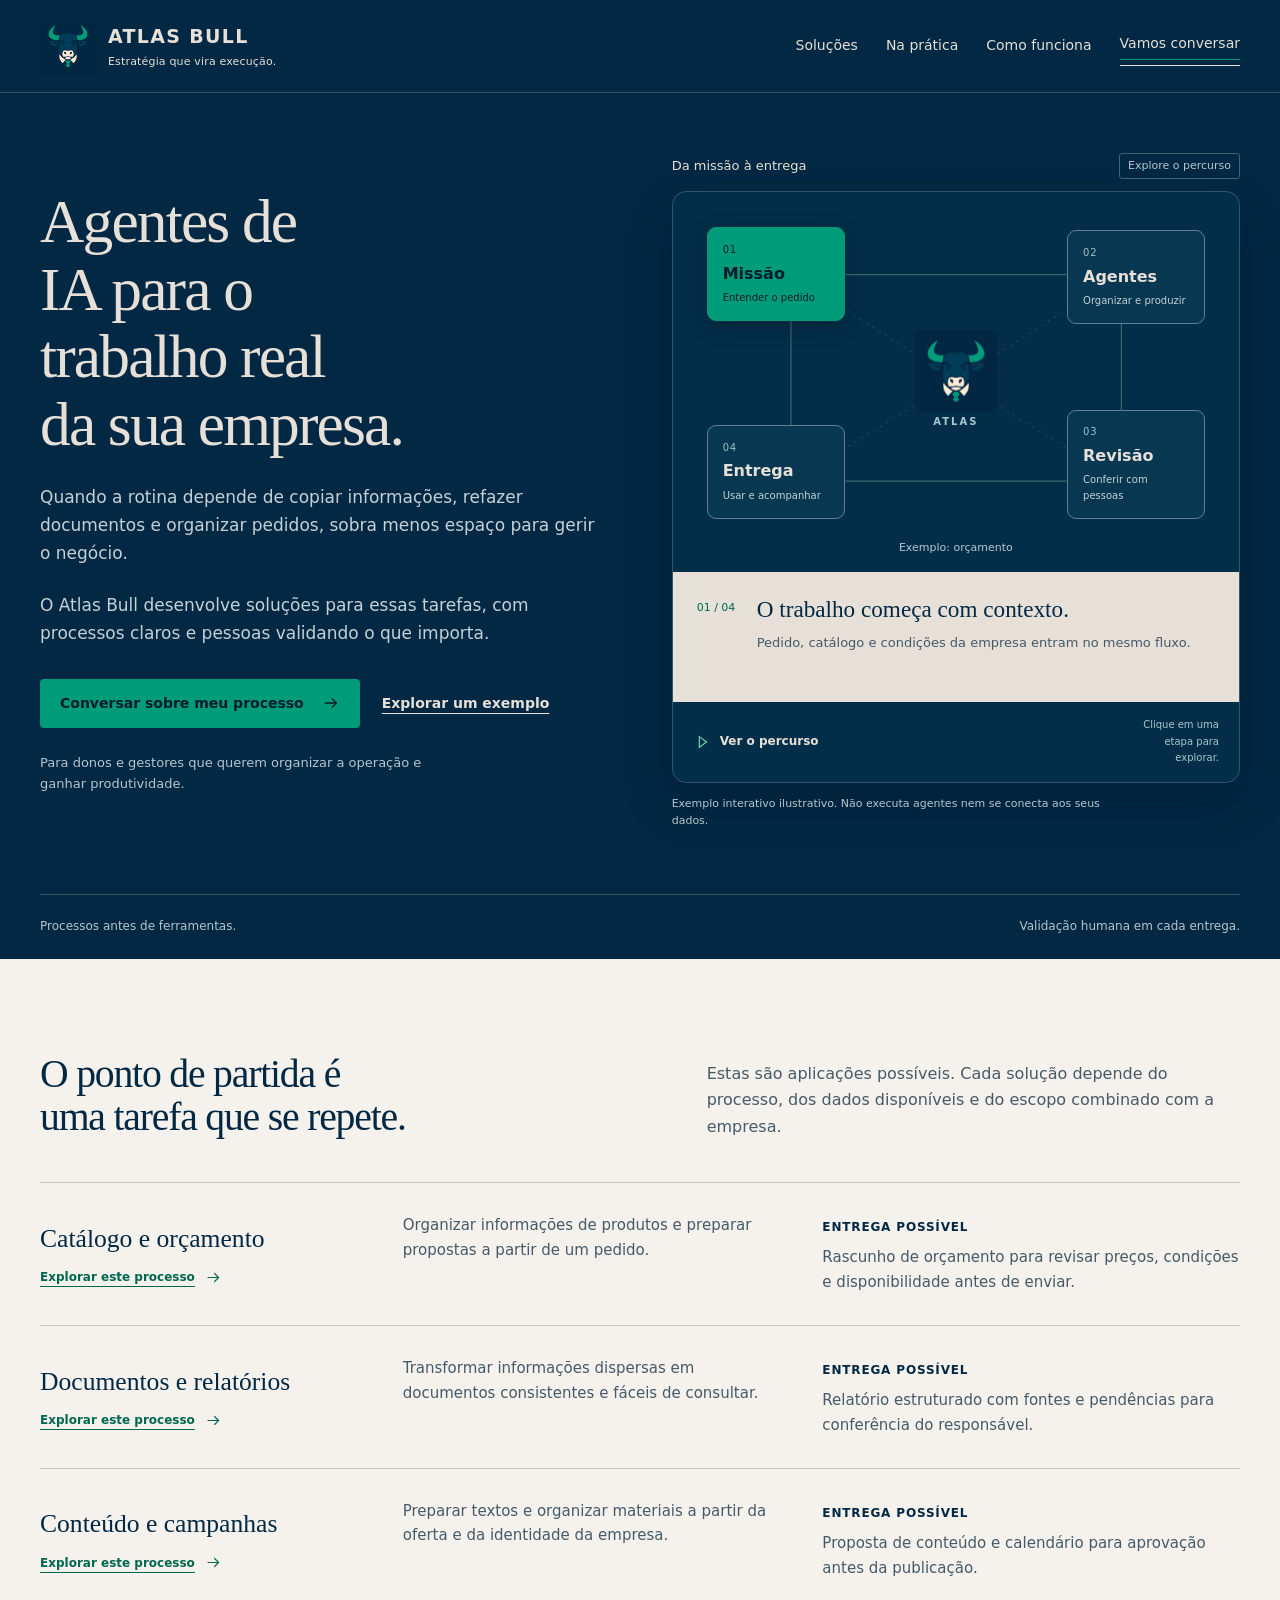
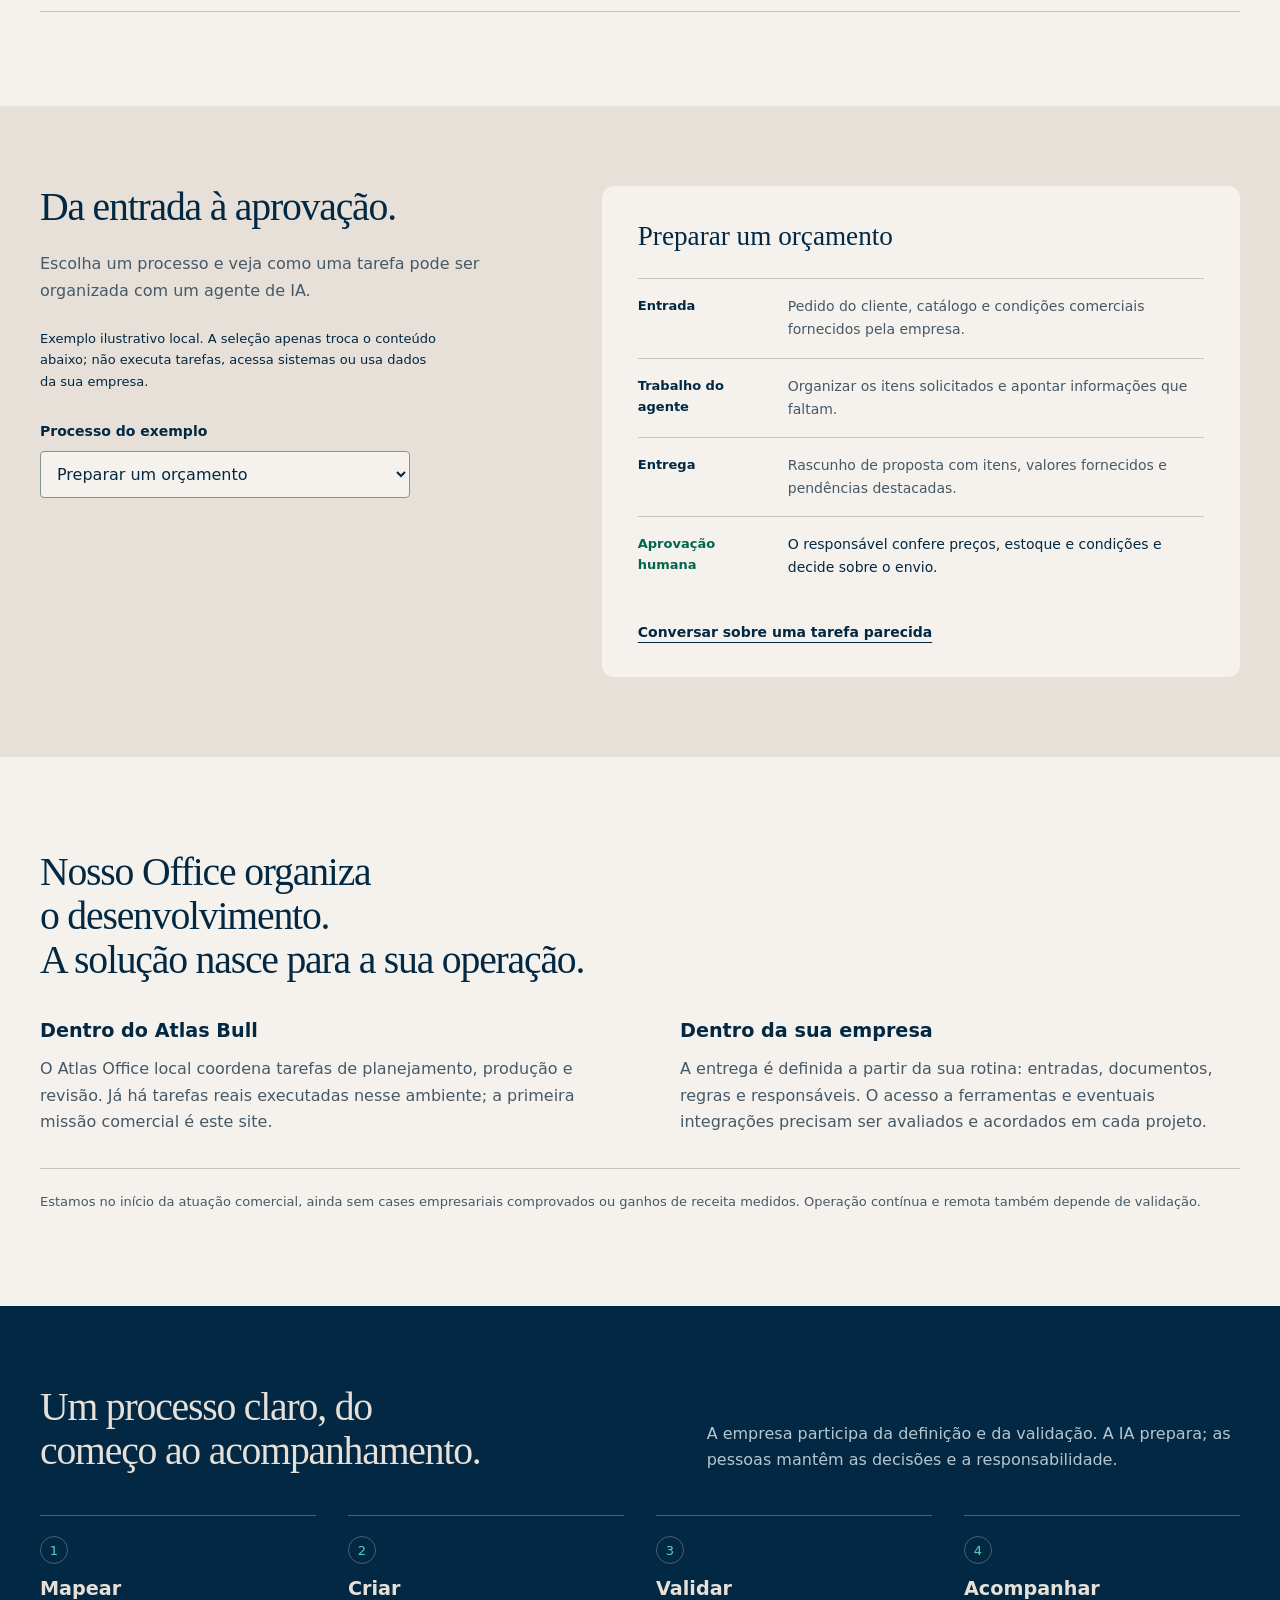
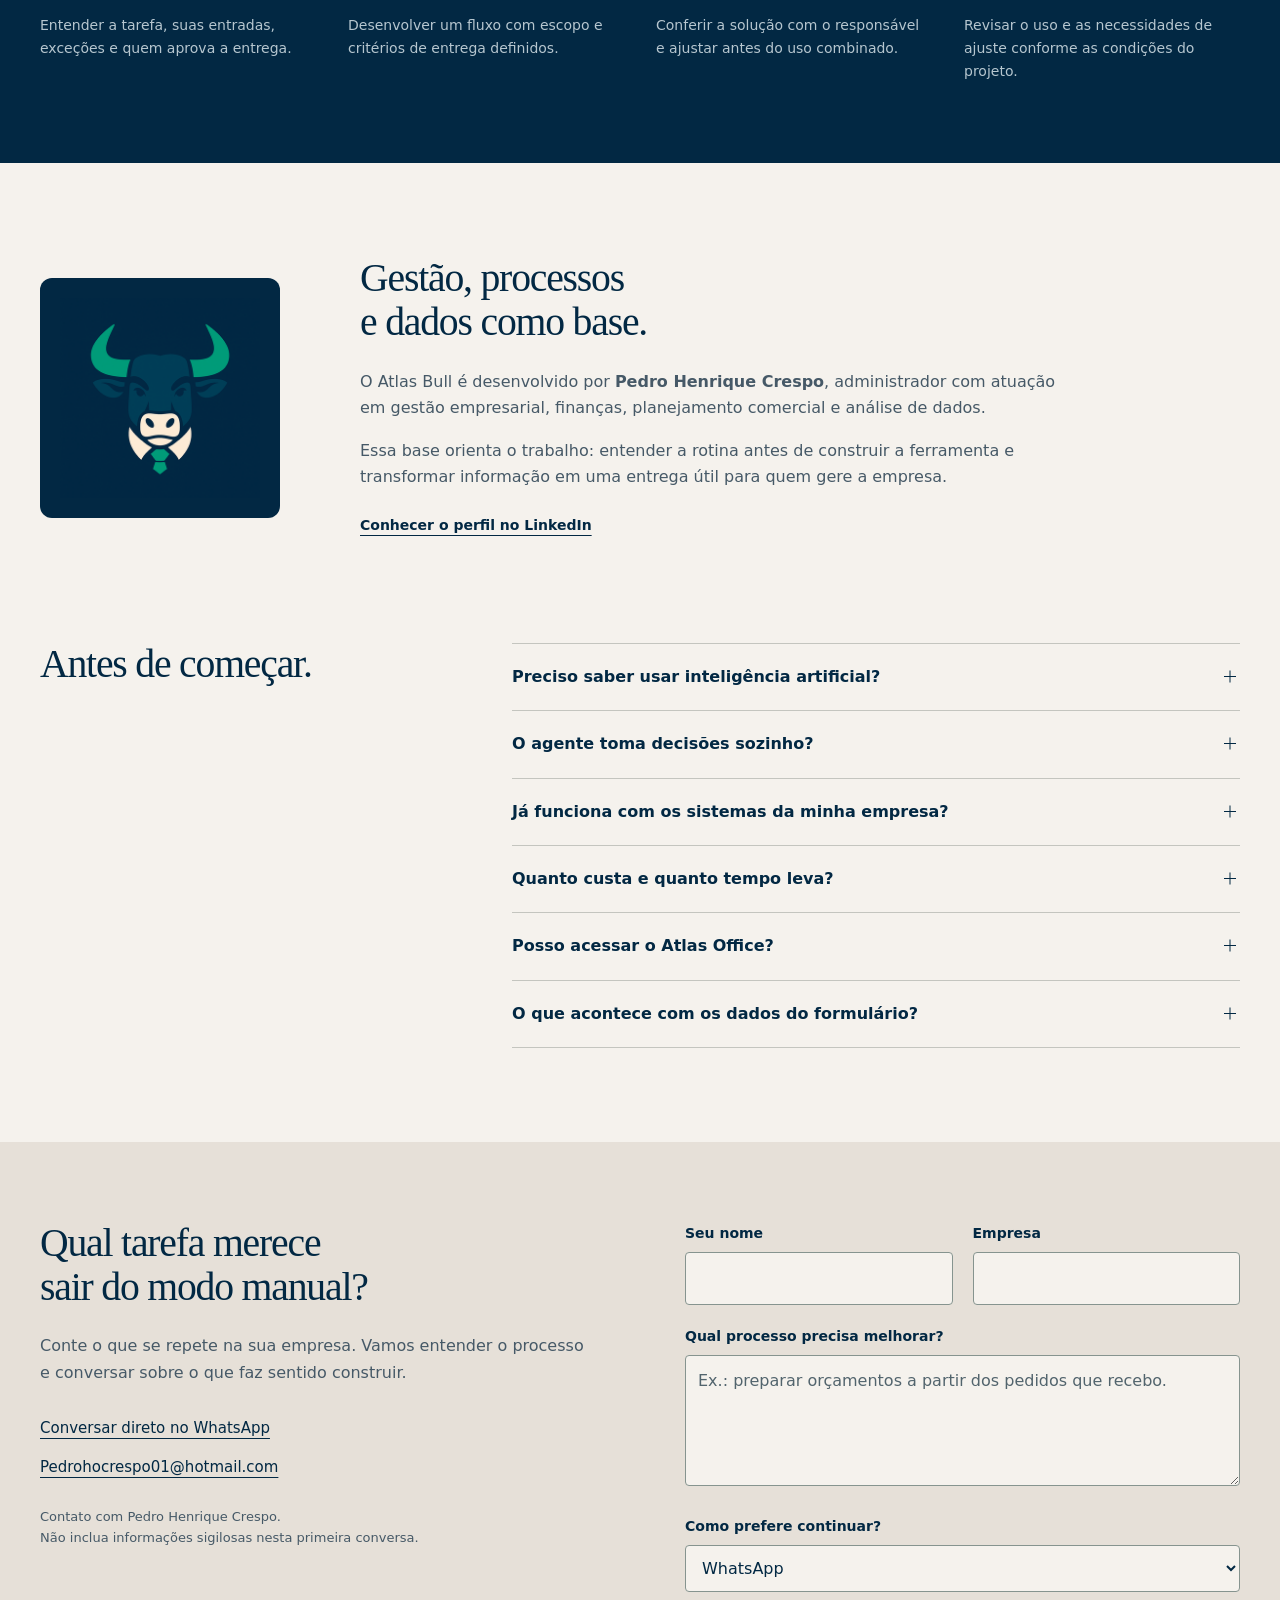
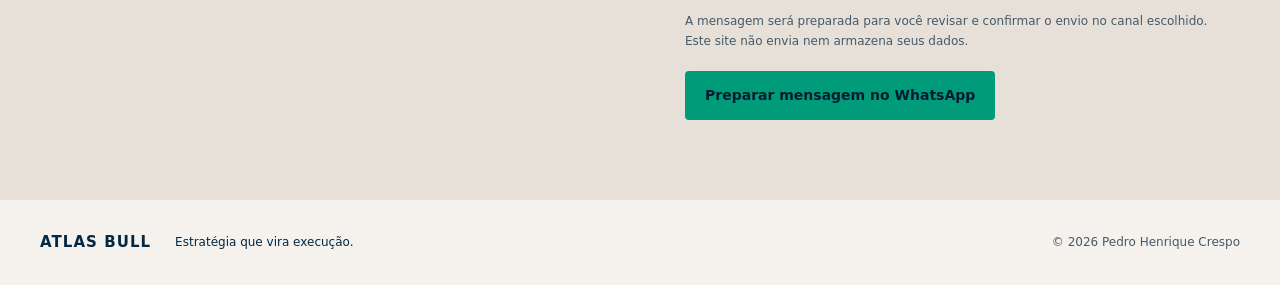
==== commit ed2730f2: "Add interactive Atlas mission journey and accessible motion" ====
--- a/index.html
+++ b/index.html
@@ -30,16 +30,32 @@
     <section class="hero" id="inicio" aria-labelledby="hero-title">
       <div class="container hero-grid">
         <div class="hero-copy">
-          <h1 id="hero-title">Agentes de IA para o trabalho real da sua empresa.</h1>
+          <h1 id="hero-title">Agentes de IA para o <span class="hero-accent">trabalho real</span> da sua empresa.</h1>
           <p>Quando a rotina depende de copiar informações, refazer documentos e organizar pedidos, sobra menos espaço para gerir o negócio.</p>
           <p>O Atlas Bull desenvolve soluções para essas tarefas, com processos claros e pessoas validando o que importa.</p>
-          <div class="actions"><a class="button primary" href="#contato">Conversar sobre meu processo</a><a class="text-link" href="#exemplo">Explorar um exemplo</a></div>
+          <div class="actions"><a class="button primary" href="#contato">Conversar sobre meu processo<svg class="button-arrow" width="18" height="18" viewBox="0 0 20 20" aria-hidden="true"><path d="M3 10h13m-5-5 5 5-5 5"/></svg></a><a class="text-link" href="#exemplo">Explorar um exemplo</a></div>
           <p class="hero-note">Para donos e gestores que querem organizar a operação e ganhar produtividade.</p>
         </div>
-        <figure class="office-figure">
-          <div class="figure-heading"><span>Da missão à entrega</span><span class="capture-label">Visão ilustrativa</span></div>
-          <img src="assets/atlas-fluxo.svg" width="960" height="660" alt="Fluxo ilustrativo do Atlas Bull: entender a tarefa, produzir com agentes, revisar com pessoas e acompanhar a entrega.">
-          <figcaption>Visão ilustrativa de como organizamos o trabalho. Sem conexão ao Office ou a dados ao vivo.</figcaption>
+        <figure class="office-figure mission-figure">
+          <div class="figure-heading"><span>Da missão à entrega</span><span class="capture-label">Explore o percurso</span></div>
+          <div class="mission-board" data-stage="0">
+            <div class="mission-canvas">
+              <svg class="mission-connections" viewBox="0 0 620 460" aria-hidden="true" focusable="false">
+                <g class="mission-spokes"><path d="M110 100L310 228L510 100M110 350L310 228L510 350"/></g>
+                <g class="mission-routes"><path pathLength="1" d="M110 100H510"/><path pathLength="1" d="M510 100V350"/><path pathLength="1" d="M510 350H110"/><path pathLength="1" d="M110 350V100"/></g>
+                <circle class="mission-packet" r="5" cx="110" cy="100" visibility="hidden"/>
+              </svg>
+              <div class="mission-core" aria-hidden="true"><img src="assets/atlas-bull.png" alt="" width="92" height="92"><span>ATLAS</span></div>
+              <button class="mission-node node-mission" type="button" data-step="0" aria-pressed="true" aria-controls="mission-detail" disabled><span class="node-number">01</span><strong>Missão</strong><span>Entender o pedido</span></button>
+              <button class="mission-node node-agents" type="button" data-step="1" aria-pressed="false" aria-controls="mission-detail" disabled><span class="node-number">02</span><strong>Agentes</strong><span>Organizar e produzir</span></button>
+              <button class="mission-node node-review" type="button" data-step="2" aria-pressed="false" aria-controls="mission-detail" disabled><span class="node-number">03</span><strong>Revisão</strong><span>Conferir com pessoas</span></button>
+              <button class="mission-node node-delivery" type="button" data-step="3" aria-pressed="false" aria-controls="mission-detail" disabled><span class="node-number">04</span><strong>Entrega</strong><span>Usar e acompanhar</span></button>
+              <span class="mission-topic">Exemplo: orçamento</span>
+            </div>
+            <div class="mission-detail" id="mission-detail" aria-live="polite" aria-atomic="true"><span class="mission-position">01 / 04</span><div><h3>O trabalho começa com contexto.</h3><p>Pedido, catálogo e condições da empresa entram no mesmo fluxo.</p></div></div>
+            <div class="mission-controls"><button class="mission-play" type="button" disabled><svg viewBox="0 0 20 20" width="18" height="18" aria-hidden="true"><path d="m7 4 8 6-8 6Z"/></svg><span>Ver o percurso</span></button><span>Clique em uma etapa para explorar.</span></div>
+          </div>
+          <figcaption>Exemplo interativo ilustrativo. Não executa agentes nem se conecta aos seus dados.</figcaption>
         </figure>
       </div>
       <div class="container hero-bottom"><span>Processos antes de ferramentas.</span><span>Validação humana em cada entrega.</span></div>
@@ -47,9 +63,9 @@
     <section class="section container" id="solucoes" aria-labelledby="solutions-title">
       <div class="section-heading"><h2 id="solutions-title">O ponto de partida é uma tarefa que se repete.</h2><p>Estas são aplicações possíveis. Cada solução depende do processo, dos dados disponíveis e do escopo combinado com a empresa.</p></div>
       <div class="solution-list">
-        <article class="solution"><h3>Catálogo e orçamento</h3><p>Organizar informações de produtos e preparar propostas a partir de um pedido.</p><div><strong>Entrega possível</strong><p>Rascunho de orçamento para revisar preços, condições e disponibilidade antes de enviar.</p></div></article>
-        <article class="solution"><h3>Documentos e relatórios</h3><p>Transformar informações dispersas em documentos consistentes e fáceis de consultar.</p><div><strong>Entrega possível</strong><p>Relatório estruturado com fontes e pendências para conferência do responsável.</p></div></article>
-        <article class="solution"><h3>Conteúdo e campanhas</h3><p>Preparar textos e organizar materiais a partir da oferta e da identidade da empresa.</p><div><strong>Entrega possível</strong><p>Proposta de conteúdo e calendário para aprovação antes da publicação.</p></div></article>
+        <article class="solution"><h3>Catálogo e orçamento<button class="solution-explore" type="button" data-process="orcamento" hidden>Explorar este processo<svg class="button-arrow" width="18" height="18" viewBox="0 0 20 20" aria-hidden="true"><path d="M3 10h13m-5-5 5 5-5 5"/></svg></button></h3><p>Organizar informações de produtos e preparar propostas a partir de um pedido.</p><div><strong>Entrega possível</strong><p>Rascunho de orçamento para revisar preços, condições e disponibilidade antes de enviar.</p></div></article>
+        <article class="solution"><h3>Documentos e relatórios<button class="solution-explore" type="button" data-process="relatorio" hidden>Explorar este processo<svg class="button-arrow" width="18" height="18" viewBox="0 0 20 20" aria-hidden="true"><path d="M3 10h13m-5-5 5 5-5 5"/></svg></button></h3><p>Transformar informações dispersas em documentos consistentes e fáceis de consultar.</p><div><strong>Entrega possível</strong><p>Relatório estruturado com fontes e pendências para conferência do responsável.</p></div></article>
+        <article class="solution"><h3>Conteúdo e campanhas<button class="solution-explore" type="button" data-process="conteudo" hidden>Explorar este processo<svg class="button-arrow" width="18" height="18" viewBox="0 0 20 20" aria-hidden="true"><path d="M3 10h13m-5-5 5 5-5 5"/></svg></button></h3><p>Preparar textos e organizar materiais a partir da oferta e da identidade da empresa.</p><div><strong>Entrega possível</strong><p>Proposta de conteúdo e calendário para aprovação antes da publicação.</p></div></article>
       </div>
     </section>
     <section class="example-section" id="exemplo" aria-labelledby="example-title">
--- a/styles.css
+++ b/styles.css
@@ -947,3 +947,96 @@
 
 
 }
+
+/* Atlas: a missão se move; o conteúdo continua legível sem animação. */
+html { scrollbar-color: var(--green) var(--blue); scroll-padding-top:var(--header-clearance,110px); }
+.site-header { position:sticky; top:0; z-index:20; }
+.site-header::after { content:""; position:absolute; bottom:-1px; left:0; width:100%; height:2px; background:var(--green); transform:scaleX(var(--reading-progress,0)); transform-origin:left; }
+.site-header nav a { position:relative; }
+.site-header nav a::after { content:""; position:absolute; left:0; right:0; bottom:-7px; height:1px; background:var(--ivory); transform:scaleX(0); transform-origin:left; transition:transform 240ms cubic-bezier(.16,1,.3,1); }
+.site-header nav a:hover { text-decoration:none; }
+.site-header nav a:hover::after,.site-header nav a[aria-current="location"]::after { transform:scaleX(1); }
+.hero { position:relative; overflow:clip; padding-top:60px; }
+.hero-grid { gap:52px; align-items:center; }
+.hero-copy h1 { max-width:14ch; }
+.hero-accent { position:relative; display:inline; }
+.hero-accent::after { content:""; position:absolute; left:0; bottom:.015em; width:100%; height:.04em; background:var(--green); transform-origin:left; animation:atlas-underline 1s cubic-bezier(.16,1,.3,1) both; }
+@keyframes atlas-underline { from { transform:scaleX(.08); } to { transform:scaleX(1); } }
+.button { position:relative; transition:background-color 200ms,box-shadow 240ms,transform 240ms cubic-bezier(.16,1,.3,1); }
+.button:hover { box-shadow:0 6px 16px rgb(0 0 0 / .1); }
+.button:active { transform:translateY(1px); }
+.button-arrow { flex-shrink:0; fill:none; stroke:currentColor; stroke-width:1.5; transition:transform 240ms cubic-bezier(.16,1,.3,1); }
+.button:hover .button-arrow,.button:focus-visible .button-arrow { transform:translateX(4px); }
+.mission-figure { margin-top:0; margin-right:0; }
+.mission-board { border:1px solid #31566b; border-radius:14px; overflow:hidden; background:#032e49; box-shadow:0 22px 50px rgb(0 12 24 / .18); }
+.mission-canvas { position:relative; height:380px; background-image:radial-gradient(#789f9b45 .7px,transparent .7px); background-size:22px 22px; }
+.mission-connections { position:absolute; inset:0; width:100%; height:100%; }
+.mission-connections path { fill:none; stroke:#3b6570; stroke-width:1; }
+.mission-spokes path { stroke-dasharray:3 6; stroke-opacity:.7; }
+.mission-routes path { stroke-width:1.5; stroke-dasharray:1; stroke-dashoffset:0; transition:stroke 240ms; animation:atlas-route-reveal 1100ms cubic-bezier(.16,1,.3,1) both; }
+.mission-routes path:nth-child(2) { animation-delay:100ms; }
+.mission-routes path:nth-child(3) { animation-delay:200ms; }
+.mission-routes path:nth-child(4) { animation-delay:300ms; }
+@keyframes atlas-route-reveal { from { stroke-dashoffset:1; } to { stroke-dashoffset:0; } }
+.mission-core img { animation:atlas-core-arrival 950ms cubic-bezier(.16,1,.3,1) both; }
+@keyframes atlas-core-arrival { from { transform:rotate(-8deg) scale(.94); } to { transform:rotate(0) scale(1); } }
+.mission-packet { fill:#7fe4c0; }
+.mission-board[data-stage="1"] .mission-routes path:nth-child(1),.mission-board[data-stage="2"] .mission-routes path:nth-child(2),.mission-board[data-stage="3"] .mission-routes path:nth-child(3) { stroke:#7fe4c0; }
+.mission-core { position:absolute; left:50%; top:49.5%; transform:translate(-50%,-50%); width:94px; text-align:center; }
+.mission-core img { width:82px; margin:auto; }
+.mission-core span { display:block; color:#a8c9cd; font-size:10px; font-weight:600; letter-spacing:.2em; margin-top:2px; }
+.mission-node { position:absolute; width:138px; min-height:94px; border:1px solid #608290; border-radius:9px; background:#073751; color:var(--ivory); text-align:left; padding:13px 15px; transition:background-color 240ms,border-color 240ms,transform 320ms cubic-bezier(.16,1,.3,1),box-shadow 240ms; }
+.mission-node:disabled { opacity:1; cursor:default; }
+.mission-node .node-number { display:block; font-size:10px; font-variant-numeric:tabular-nums; letter-spacing:.08em; color:#9fc2c9; margin-bottom:5px; }
+.mission-node strong { display:block; font-size:16px; line-height:1.2; }
+.mission-node>span:last-child { display:block; font-size:10px; margin-top:7px; color:#c5d1d6; }
+.node-mission { left:6%; top:10%; }
+.node-agents { right:6%; top:10%; }
+.node-review { right:6%; bottom:14%; }
+.node-delivery { left:6%; bottom:14%; }
+.mission-node[aria-pressed="true"] { background:var(--green); border-color:var(--green); color:var(--blue); box-shadow:0 6px 20px rgb(0 8 18 / .22); transform:translateY(-3px); }
+.mission-node[aria-pressed="true"] .node-number,.mission-node[aria-pressed="true"]>span:last-child { color:var(--blue); }
+.mission-node:not(:disabled):hover { border-color:#77d7ba; transform:translateY(-3px); }
+.mission-topic { position:absolute; bottom:15px; left:0; right:0; text-align:center; font-size:11px; color:#b6c6cf; }
+.mission-detail { display:grid; grid-template-columns:45px 1fr; gap:15px; padding:22px 24px; min-height:130px; background:var(--ivory); color:var(--blue); }
+.mission-position { font-size:11px; font-variant-numeric:tabular-nums; margin-top:5px; color:#00674f; white-space:nowrap; }
+.mission-detail h3 { font-family:var(--serif); font-size:1.45rem; font-weight:400; }
+.mission-detail p { font-size:13px; color:#465967; margin-top:8px; line-height:1.6; }
+.mission-controls { display:flex; align-items:center; justify-content:space-between; gap:14px; padding:15px 20px; }
+.mission-play { display:flex; align-items:center; gap:9px; color:var(--ivory); font-size:12px; font-weight:600; background:none; border:0; padding:4px 0; text-align:left; }
+.mission-play svg { fill:none; stroke:#6cdbb7; stroke-width:1.3; }
+.mission-play:hover { color:#7fe4c0; }
+.mission-controls>span { font-size:10px; color:#a8c9cd; max-width:15ch; text-align:right; }
+.mission-figure figcaption { margin-top:12px; font-size:11px; }
+.solution { position:relative; transition:background-color 240ms; }
+.solution>h3 { display:flex; flex-direction:column; align-items:flex-start; justify-content:center; gap:12px; }
+.solution-explore { display:inline-flex; align-items:center; gap:10px; padding:0; border:0; background:none; color:#00674f; font:600 12px var(--sans); line-height:1.5; text-decoration:underline; text-underline-offset:5px; }
+.solution-explore svg { width:17px; height:17px; fill:none; stroke:currentColor; stroke-width:1.4; transition:transform 240ms; }
+.solution-explore:hover svg,.solution-explore:focus-visible svg { transform:translateX(4px); }
+.solution[data-selected="true"] { background:#009b7909; }
+.solution-explore[hidden] { display:none; }
+.process-panel { transition:box-shadow 250ms; }
+.process-panel.is-changing { box-shadow:0 12px 36px rgb(2 40 67 / .12); }
+.method li { position:relative; }
+.method .step { display:inline-flex; align-items:center; justify-content:center; width:28px; height:28px; border:1px solid #476273; border-radius:50%; transition:background-color 240ms,color 240ms,border-color 240ms; }
+.method li:hover .step { background:var(--green); border-color:var(--green); color:var(--blue); }
+.faq summary { list-style:none; }
+.faq summary::-webkit-details-marker { display:none; }
+.faq summary::before,.faq summary::after { content:""; position:absolute; right:4px; top:32px; width:12px; height:1px; background:currentColor; transition:transform 220ms cubic-bezier(.16,1,.3,1); }
+.faq summary::after { transform:rotate(90deg); }
+.faq details[open] summary::after { transform:rotate(0); }
+.faq details[open]>p { animation:atlas-answer 240ms cubic-bezier(.16,1,.3,1); }
+@keyframes atlas-answer { from { opacity:.65; transform:translateY(-4px); } to { opacity:1; transform:translateY(0); } }
+input,textarea,select { transition:border-color 180ms,background-color 180ms; }
+input:hover,textarea:hover,select:hover { border-color:#00674f; }
+input:focus,textarea:focus,select:focus { background:#fffdf9; }
+@media(hover:hover) and (pointer:fine) { .solution:hover { background:#009b7909; } }
+@media(min-width:761px) { .hero-copy { padding-block:12px; } }
+@media(max-width:1100px) and (min-width:761px) { .mission-node { width:116px; padding:12px; } .mission-node strong { font-size:14px; } .mission-detail { padding:18px; gap:10px; } .mission-canvas { height:330px; } .hero-grid { gap:30px; } }
+@media(max-width:760px) { .site-header .header-inner { padding-block:12px; } .site-header nav { padding-bottom:15px; } .hero { padding-top:42px; } .mission-canvas { height:360px; } .mission-figure { margin-top:12px; } .mission-detail { min-height:122px; } .hero-copy h1 { max-width:15ch; } .solution>h3 { gap:10px; } }
+@media(max-width:420px) { .mission-canvas { height:300px; } .mission-node { width:112px; min-height:82px; padding:10px 11px; } .mission-node strong { font-size:14px; } .mission-node>span:last-child { font-size:9px; } .mission-core { width:70px; } .mission-core img { width:62px; } .mission-detail { padding:18px 16px; grid-template-columns:38px 1fr; gap:12px; min-height:145px; } .mission-detail h3 { font-size:1.3rem; } .mission-controls { padding:13px 15px; } .mission-play { font-size:11px; } .mission-controls>span { font-size:9px; } .hero-grid { gap:25px; } }
+@media(max-width:350px) { .mission-node { width:96px; padding:10px 8px; } .mission-core img { width:50px; } .mission-node strong { font-size:13px; } .mission-node>span:last-child { font-size:8px; } }
+@media(prefers-reduced-motion:reduce) { *,*::before,*::after { animation:none!important; transition:none!important; scroll-behavior:auto!important; } .mission-packet { display:none; } }
+
+/* Tom mais profundo do azul para manter a leitura sobre o verde da marca. */
+.primary,.mission-node[aria-pressed="true"],.mission-node[aria-pressed="true"] .node-number,.mission-node[aria-pressed="true"]>span:last-child,.method li:hover .step { color:#001c2e; }
